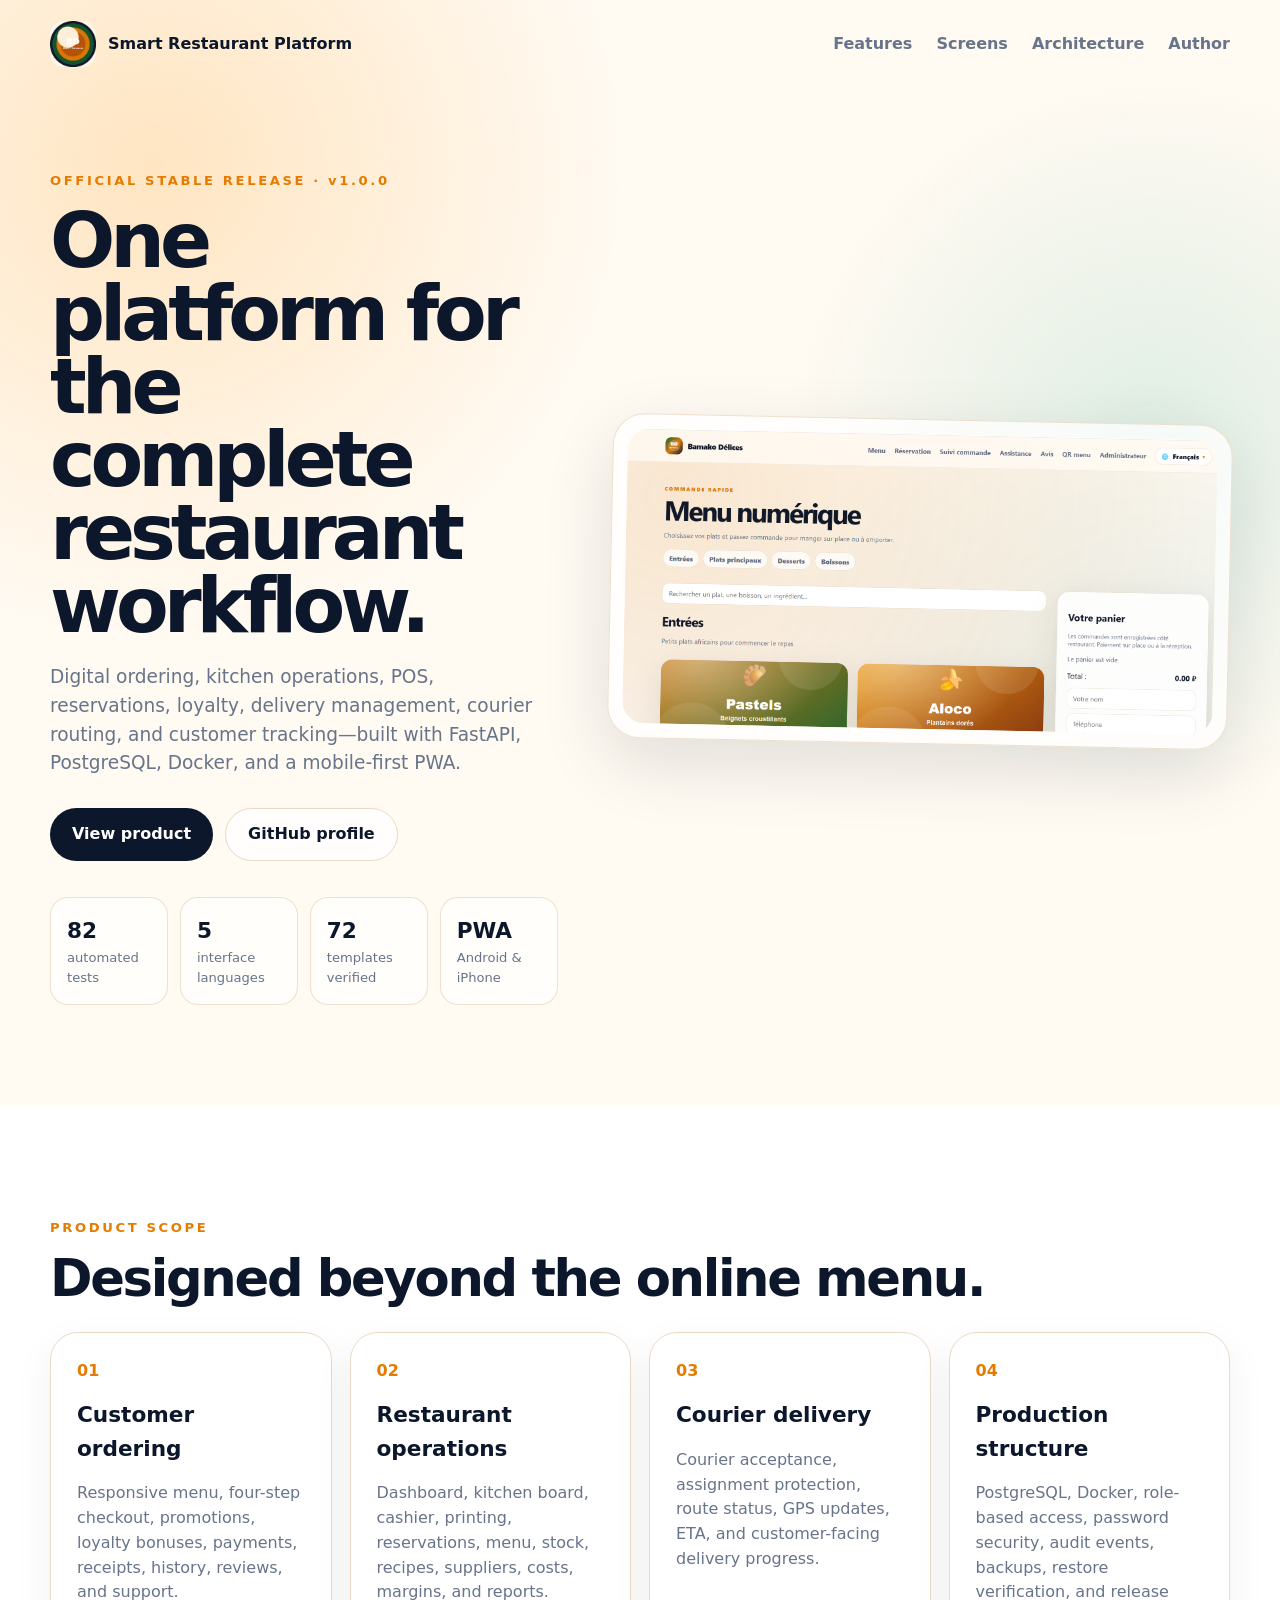
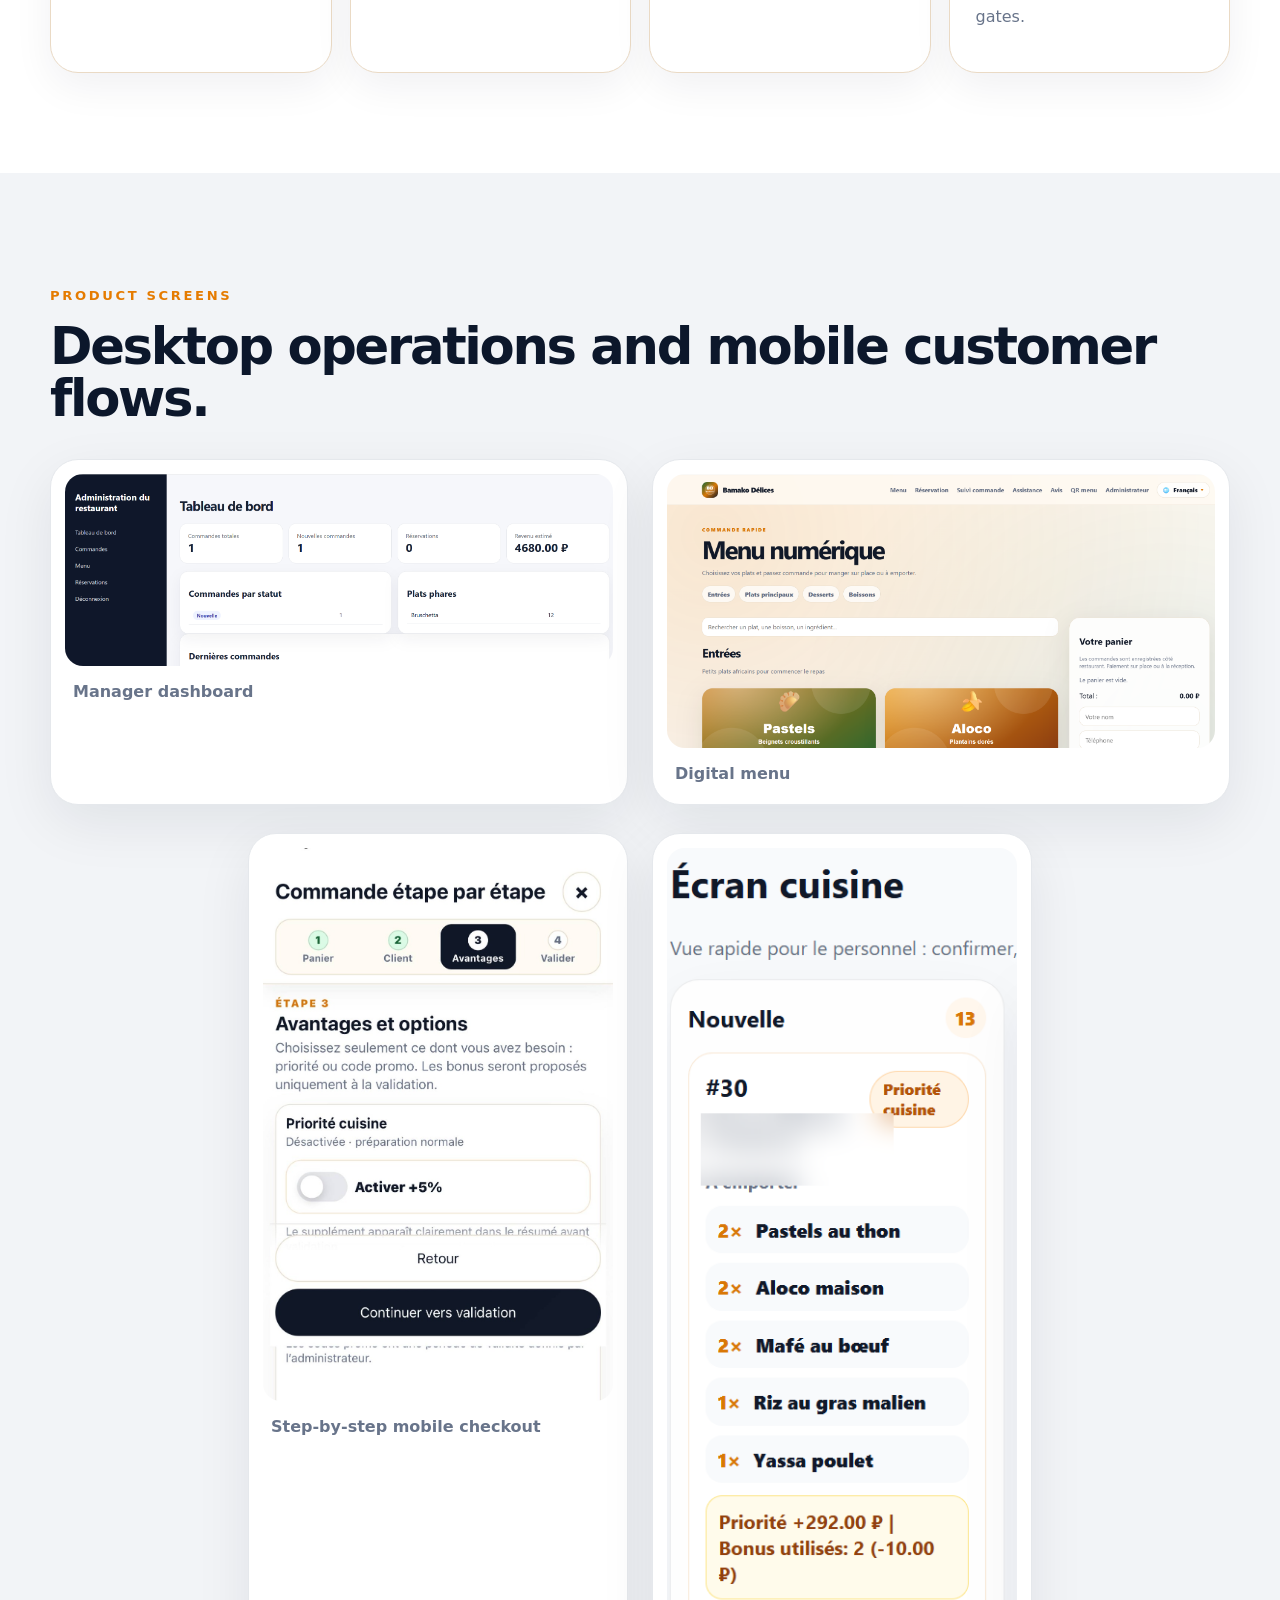
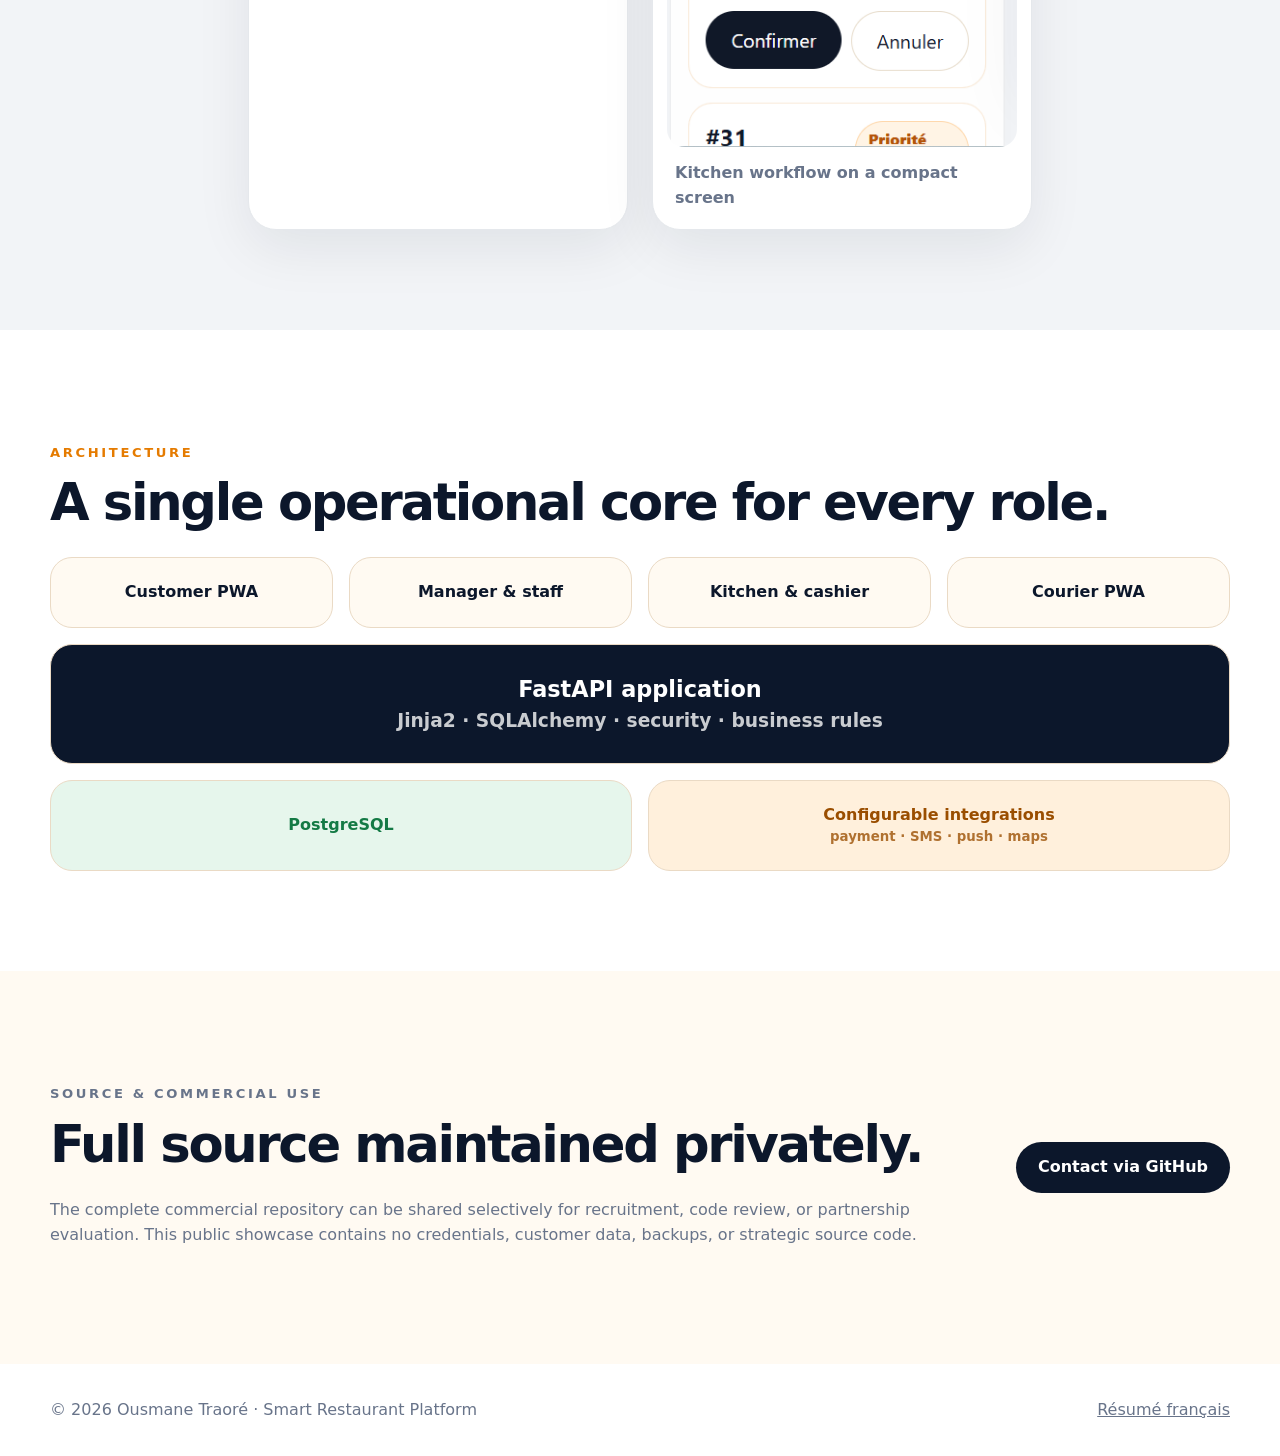
==== index.html @ 42520f81 "Create Smart Restaurant Platform public showcase" ====
<!doctype html>
<html lang="en">
<head>
  <meta charset="utf-8">
  <meta name="viewport" content="width=device-width, initial-scale=1">
  <meta name="description" content="Smart Restaurant Platform product showcase by Ousmane Traoré.">
  <title>Smart Restaurant Platform — Product Showcase</title>
  <link rel="stylesheet" href="styles.css">
</head>
<body>
  <header class="hero">
    <nav class="nav shell">
      <a class="brand" href="#top">
        <img src="assets/logo-256.png" alt="Bamako Délices logo">
        <span>Smart Restaurant Platform</span>
      </a>
      <div class="nav-links">
        <a href="#features">Features</a>
        <a href="#screens">Screens</a>
        <a href="#architecture">Architecture</a>
        <a href="https://github.com/Ousmane-Tr25">Author</a>
      </div>
    </nav>

    <div class="hero-grid shell" id="top">
      <div>
        <p class="eyebrow">OFFICIAL STABLE RELEASE · v1.0.0</p>
        <h1>One platform for the complete restaurant workflow.</h1>
        <p class="lead">Digital ordering, kitchen operations, POS, reservations, loyalty, delivery management, courier routing, and customer tracking—built with FastAPI, PostgreSQL, Docker, and a mobile-first PWA.</p>
        <div class="actions">
          <a class="button primary" href="#screens">View product</a>
          <a class="button secondary" href="https://github.com/Ousmane-Tr25">GitHub profile</a>
        </div>
        <div class="metrics">
          <div><strong>82</strong><span>automated tests</span></div>
          <div><strong>5</strong><span>interface languages</span></div>
          <div><strong>72</strong><span>templates verified</span></div>
          <div><strong>PWA</strong><span>Android & iPhone</span></div>
        </div>
      </div>
      <div class="hero-shot">
        <img src="assets/screenshots/menu-desktop.png" alt="Digital menu screenshot">
      </div>
    </div>
  </header>

  <main>
    <section class="section shell" id="features">
      <p class="eyebrow">PRODUCT SCOPE</p>
      <h2>Designed beyond the online menu.</h2>
      <div class="feature-grid">
        <article><span>01</span><h3>Customer ordering</h3><p>Responsive menu, four-step checkout, promotions, loyalty bonuses, payments, receipts, history, reviews, and support.</p></article>
        <article><span>02</span><h3>Restaurant operations</h3><p>Dashboard, kitchen board, cashier, printing, reservations, menu, stock, recipes, suppliers, costs, margins, and reports.</p></article>
        <article><span>03</span><h3>Courier delivery</h3><p>Courier acceptance, assignment protection, route status, GPS updates, ETA, and customer-facing delivery progress.</p></article>
        <article><span>04</span><h3>Production structure</h3><p>PostgreSQL, Docker, role-based access, password security, audit events, backups, restore verification, and release gates.</p></article>
      </div>
    </section>

    <section class="section muted" id="screens">
      <div class="shell">
        <p class="eyebrow">PRODUCT SCREENS</p>
        <h2>Desktop operations and mobile customer flows.</h2>
        <div class="gallery desktop-gallery">
          <figure><img src="assets/screenshots/admin-dashboard.png" alt="Admin dashboard"><figcaption>Manager dashboard</figcaption></figure>
          <figure><img src="assets/screenshots/menu-desktop.png" alt="Digital menu"><figcaption>Digital menu</figcaption></figure>
        </div>
        <div class="gallery mobile-gallery">
          <figure><img src="assets/screenshots/mobile-checkout.png" alt="Mobile checkout"><figcaption>Step-by-step mobile checkout</figcaption></figure>
          <figure><img src="assets/screenshots/mobile-kitchen.png" alt="Mobile kitchen workflow"><figcaption>Kitchen workflow on a compact screen</figcaption></figure>
        </div>
      </div>
    </section>

    <section class="section shell" id="architecture">
      <p class="eyebrow">ARCHITECTURE</p>
      <h2>A single operational core for every role.</h2>
      <div class="architecture">
        <div class="node">Customer PWA</div>
        <div class="node">Manager & staff</div>
        <div class="node">Kitchen & cashier</div>
        <div class="node">Courier PWA</div>
        <div class="core">FastAPI application<br><small>Jinja2 · SQLAlchemy · security · business rules</small></div>
        <div class="database">PostgreSQL</div>
        <div class="integrations">Configurable integrations<br><small>payment · SMS · push · maps</small></div>
      </div>
    </section>

    <section class="section callout">
      <div class="shell callout-grid">
        <div>
          <p class="eyebrow">SOURCE & COMMERCIAL USE</p>
          <h2>Full source maintained privately.</h2>
          <p>The complete commercial repository can be shared selectively for recruitment, code review, or partnership evaluation. This public showcase contains no credentials, customer data, backups, or strategic source code.</p>
        </div>
        <a class="button primary" href="https://github.com/Ousmane-Tr25">Contact via GitHub</a>
      </div>
    </section>
  </main>

  <footer class="footer shell">
    <span>© 2026 Ousmane Traoré · Smart Restaurant Platform</span>
    <a href="README_FR.md">Résumé français</a>
  </footer>
</body>
</html>
---- styles.css ----
:root {
  --ink: #0c172b;
  --muted: #68748a;
  --paper: #fffaf2;
  --surface: #ffffff;
  --soft: #f2f4f7;
  --line: #eadac5;
  --accent: #e57b00;
  --green: #147a45;
  --radius: 28px;
  --shadow: 0 24px 70px rgba(12, 23, 43, .12);
}
* { box-sizing: border-box; }
html { scroll-behavior: smooth; }
body { margin: 0; color: var(--ink); background: var(--surface); font-family: Inter, ui-sans-serif, system-ui, -apple-system, BlinkMacSystemFont, "Segoe UI", sans-serif; line-height: 1.55; }
a { color: inherit; }
img { max-width: 100%; display: block; }
.shell { width: min(1180px, calc(100% - 40px)); margin-inline: auto; }
.hero { background: radial-gradient(circle at 12% 15%, #ffe5c2 0, transparent 32%), radial-gradient(circle at 90% 40%, #dfeee4 0, transparent 27%), var(--paper); overflow: hidden; }
.nav { min-height: 88px; display: flex; align-items: center; justify-content: space-between; gap: 24px; }
.brand { display: inline-flex; align-items: center; gap: 12px; text-decoration: none; font-weight: 850; }
.brand img { width: 46px; height: 46px; border-radius: 14px; }
.nav-links { display: flex; align-items: center; gap: 24px; font-weight: 700; color: var(--muted); }
.nav-links a { text-decoration: none; }
.hero-grid { padding: 70px 0 100px; display: grid; grid-template-columns: .9fr 1.1fr; align-items: center; gap: 52px; }
.eyebrow { color: var(--accent); font-size: .82rem; font-weight: 900; letter-spacing: .2em; }
h1 { margin: 14px 0 20px; font-size: clamp(3rem, 6vw, 6.3rem); line-height: .95; letter-spacing: -.065em; }
h2 { margin: 10px 0 28px; font-size: clamp(2.2rem, 4vw, 4.2rem); line-height: 1.03; letter-spacing: -.045em; }
h3 { margin: 14px 0 10px; font-size: 1.35rem; }
.lead { max-width: 700px; color: var(--muted); font-size: 1.16rem; }
.actions { display: flex; flex-wrap: wrap; gap: 12px; margin: 30px 0; }
.button { min-height: 50px; padding: 13px 22px; border-radius: 999px; display: inline-flex; align-items: center; justify-content: center; font-weight: 850; text-decoration: none; }
.button.primary { background: var(--ink); color: white; }
.button.secondary { border: 1px solid var(--line); background: rgba(255,255,255,.75); }
.metrics { display: grid; grid-template-columns: repeat(4, 1fr); gap: 12px; margin-top: 36px; }
.metrics div { padding: 16px; border: 1px solid rgba(234,218,197,.8); background: rgba(255,255,255,.7); border-radius: 18px; }
.metrics strong, .metrics span { display: block; }
.metrics strong { font-size: 1.35rem; }
.metrics span { color: var(--muted); font-size: .82rem; }
.hero-shot { padding: 14px; background: rgba(255,255,255,.72); border: 1px solid rgba(234,218,197,.85); border-radius: 32px; box-shadow: var(--shadow); transform: rotate(1.2deg); }
.hero-shot img { border-radius: 22px; }
.section { padding: 100px 0; }
.section.muted { background: var(--soft); }
.feature-grid { display: grid; grid-template-columns: repeat(4, 1fr); gap: 18px; }
.feature-grid article { padding: 26px; border: 1px solid var(--line); border-radius: var(--radius); background: var(--surface); box-shadow: 0 14px 40px rgba(12,23,43,.06); }
.feature-grid article > span { color: var(--accent); font-weight: 900; }
.feature-grid p, .callout p { color: var(--muted); }
.gallery { display: grid; gap: 24px; margin-top: 34px; }
.desktop-gallery { grid-template-columns: 1fr 1fr; }
.mobile-gallery { grid-template-columns: repeat(2, minmax(240px, 380px)); justify-content: center; margin-top: 28px; }
figure { margin: 0; padding: 14px; background: white; border: 1px solid #e5e8ec; border-radius: 28px; box-shadow: 0 18px 55px rgba(12,23,43,.08); }
figure img { border-radius: 18px; margin-inline: auto; }
figcaption { padding: 14px 8px 4px; color: var(--muted); font-weight: 750; }
.architecture { display: grid; grid-template-columns: repeat(4, 1fr); gap: 16px; align-items: stretch; }
.node, .core, .database, .integrations { padding: 22px; border-radius: 22px; border: 1px solid var(--line); text-align: center; font-weight: 850; display: grid; place-content: center; }
.node { background: var(--paper); }
.core { grid-column: 1 / -1; min-height: 120px; background: var(--ink); color: white; font-size: 1.4rem; }
.database { grid-column: 1 / 3; background: #e6f6ec; color: var(--green); }
.integrations { grid-column: 3 / 5; background: #fff0dc; color: #9a4e00; }
small { font-weight: 600; opacity: .78; }
.callout { background: var(--paper); }
.callout-grid { display: grid; grid-template-columns: 1fr auto; gap: 40px; align-items: center; }
.footer { min-height: 92px; display: flex; align-items: center; justify-content: space-between; gap: 20px; color: var(--muted); }
@media (max-width: 900px) {
  .nav-links { display: none; }
  .hero-grid { grid-template-columns: 1fr; padding-top: 40px; }
  .metrics, .feature-grid { grid-template-columns: repeat(2, 1fr); }
  .desktop-gallery { grid-template-columns: 1fr; }
  .architecture { grid-template-columns: repeat(2, 1fr); }
  .core, .database, .integrations { grid-column: 1 / -1; }
  .callout-grid { grid-template-columns: 1fr; }
}
@media (max-width: 560px) {
  .shell { width: min(100% - 24px, 1180px); }
  .hero-grid, .section { padding-block: 64px; }
  .metrics, .feature-grid, .mobile-gallery, .architecture { grid-template-columns: 1fr; }
  .nav { min-height: 72px; }
  h1 { font-size: 3.4rem; }
  .footer { padding: 26px 0; flex-direction: column; align-items: flex-start; }
}
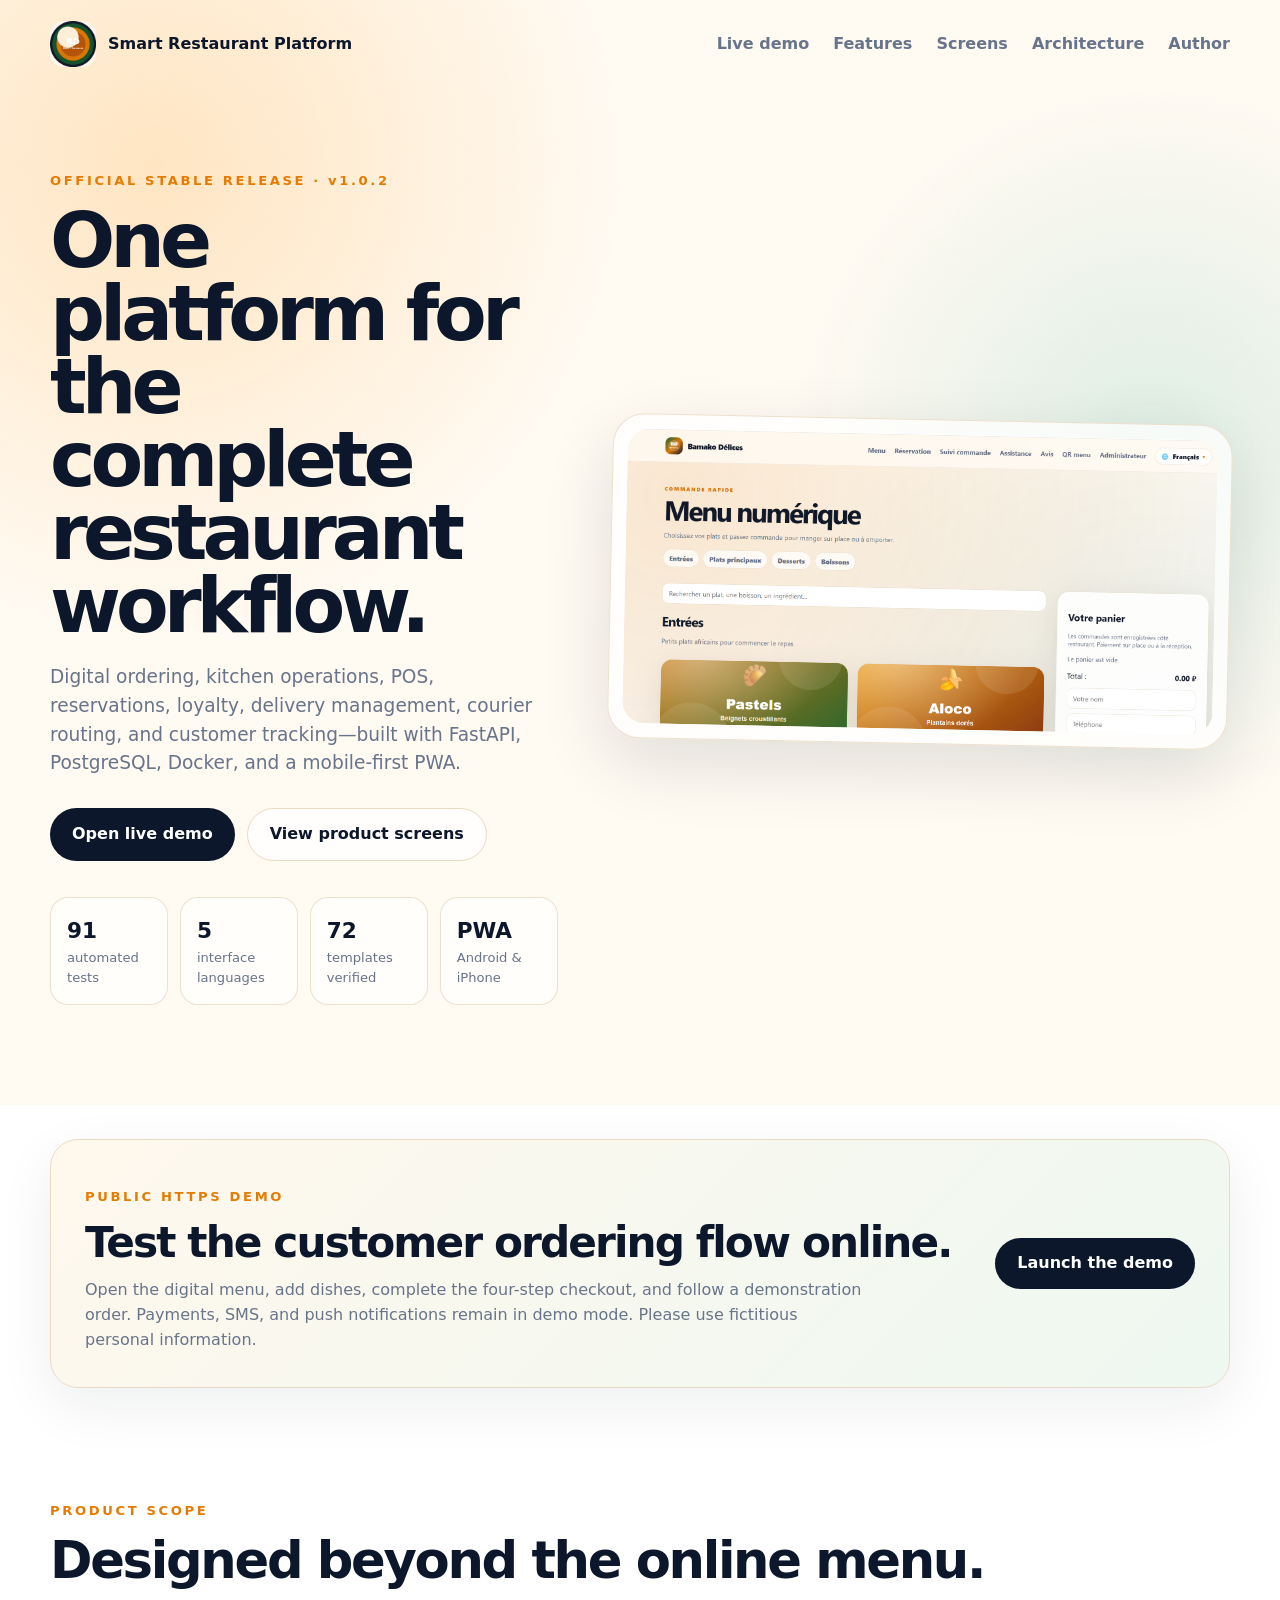
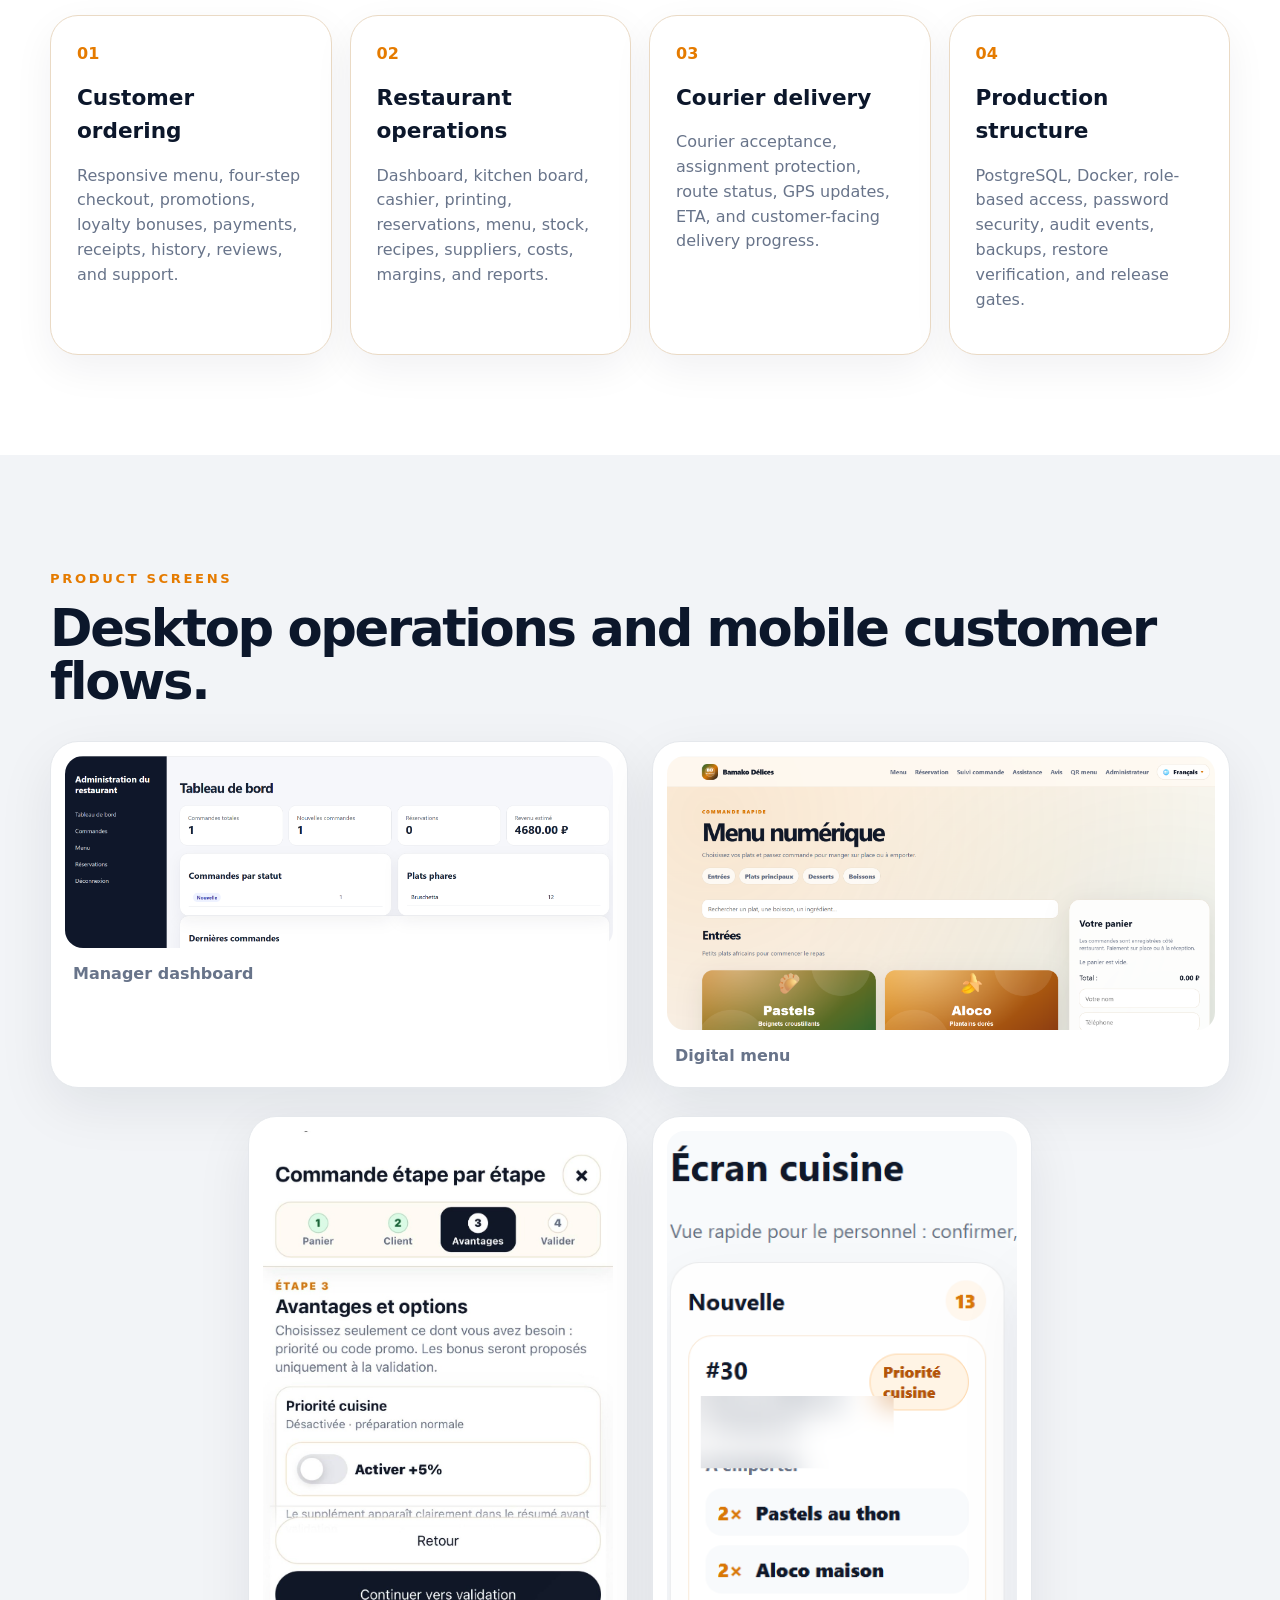
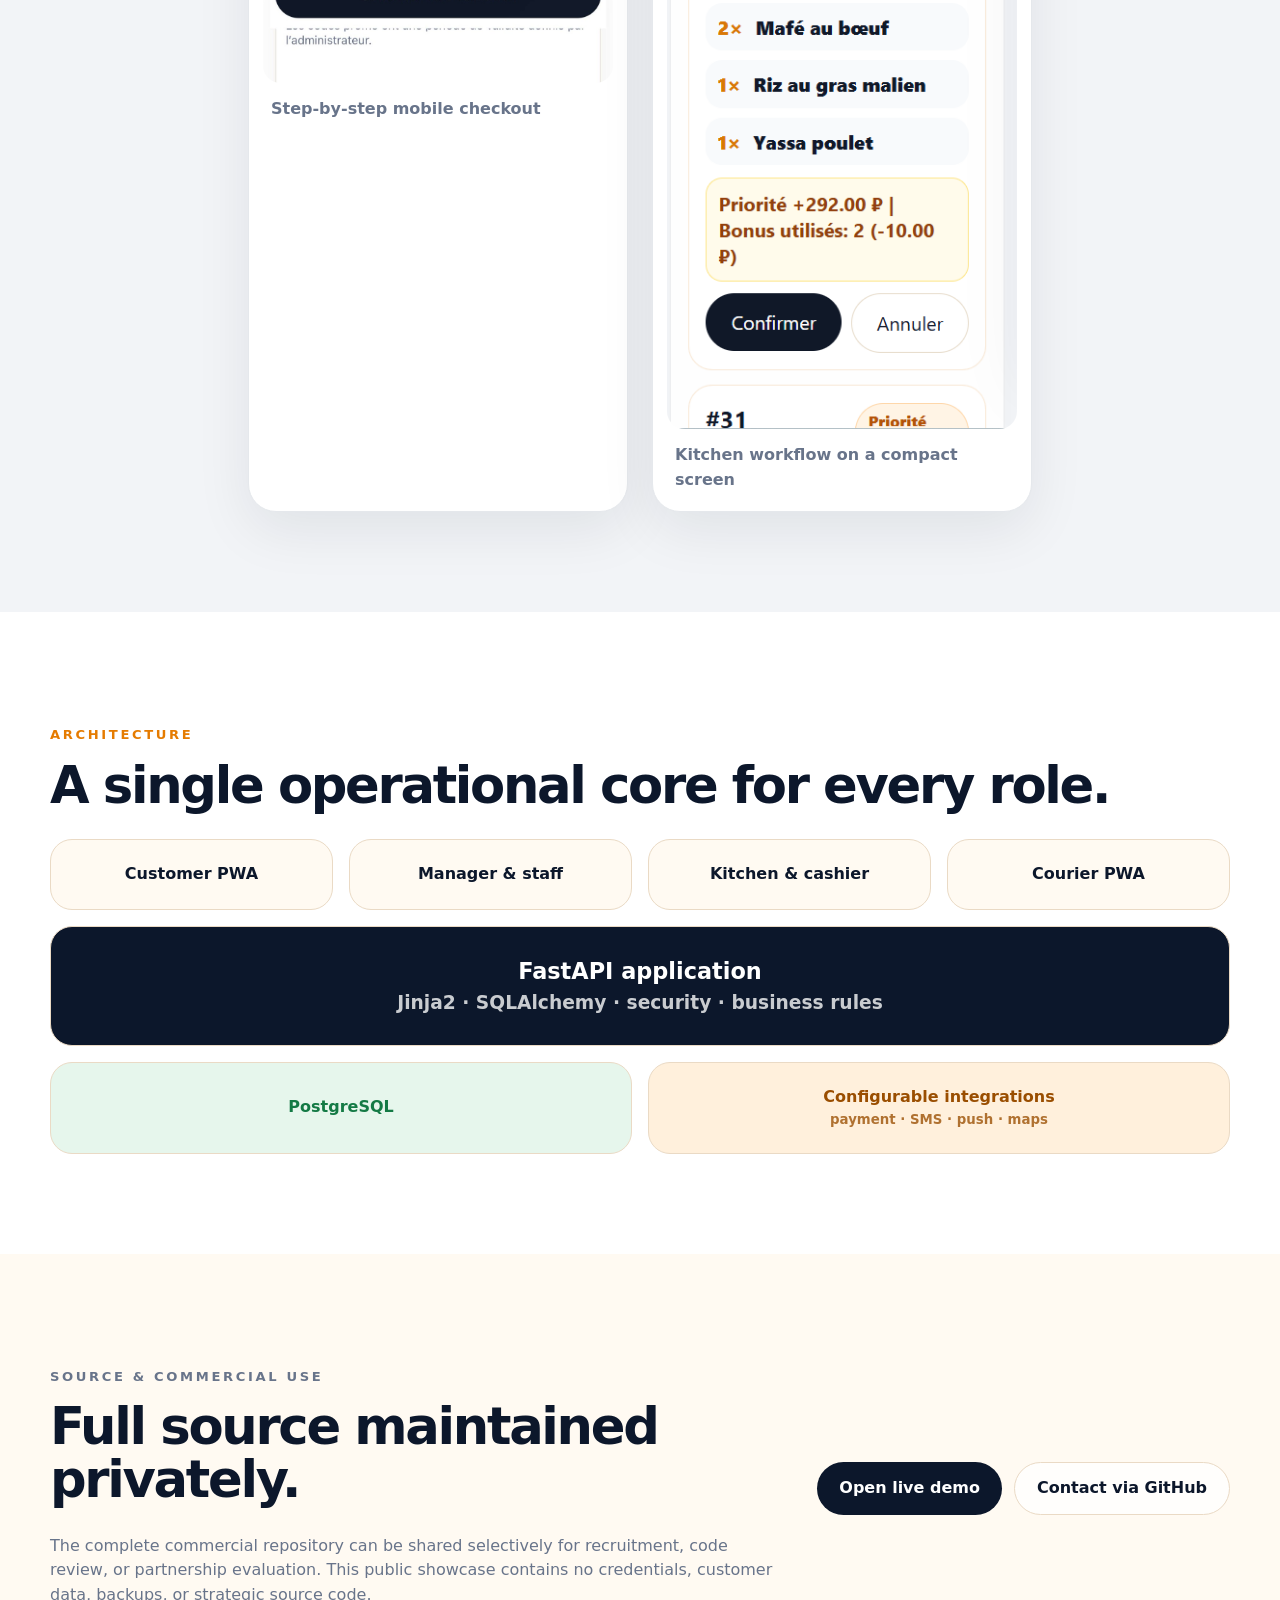
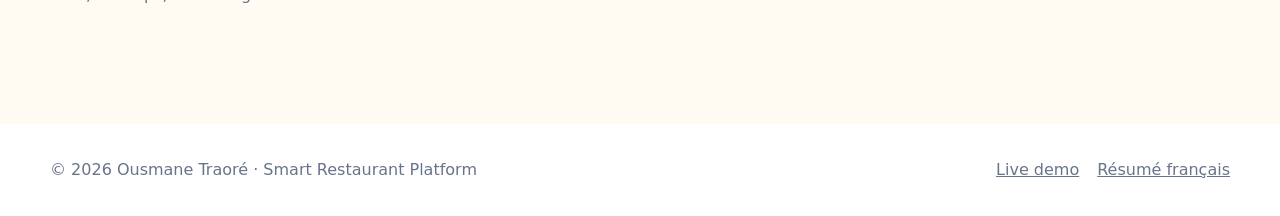
==== commit 40daf331: "Add public live demo and update showcase to v1.0.2" ====
--- a/index.html
+++ b/index.html
@@ -15,24 +15,25 @@
         <span>Smart Restaurant Platform</span>
       </a>
       <div class="nav-links">
+        <a href="https://bamako-delices-demo.onrender.com/menu" target="_blank" rel="noopener noreferrer">Live demo</a>
         <a href="#features">Features</a>
         <a href="#screens">Screens</a>
         <a href="#architecture">Architecture</a>
-        <a href="https://github.com/Ousmane-Tr25">Author</a>
+        <a href="https://github.com/Ousmane-Tr25" target="_blank" rel="noopener noreferrer">Author</a>
       </div>
     </nav>
 
     <div class="hero-grid shell" id="top">
       <div>
-        <p class="eyebrow">OFFICIAL STABLE RELEASE · v1.0.0</p>
+        <p class="eyebrow">OFFICIAL STABLE RELEASE · v1.0.2</p>
         <h1>One platform for the complete restaurant workflow.</h1>
         <p class="lead">Digital ordering, kitchen operations, POS, reservations, loyalty, delivery management, courier routing, and customer tracking—built with FastAPI, PostgreSQL, Docker, and a mobile-first PWA.</p>
         <div class="actions">
-          <a class="button primary" href="#screens">View product</a>
-          <a class="button secondary" href="https://github.com/Ousmane-Tr25">GitHub profile</a>
+          <a class="button primary" href="https://bamako-delices-demo.onrender.com/menu" target="_blank" rel="noopener noreferrer">Open live demo</a>
+          <a class="button secondary" href="#screens">View product screens</a>
         </div>
         <div class="metrics">
-          <div><strong>82</strong><span>automated tests</span></div>
+          <div><strong>91</strong><span>automated tests</span></div>
           <div><strong>5</strong><span>interface languages</span></div>
           <div><strong>72</strong><span>templates verified</span></div>
           <div><strong>PWA</strong><span>Android & iPhone</span></div>
@@ -45,6 +46,17 @@
   </header>
 
   <main>
+    <section class="demo-section">
+      <div class="shell demo-panel">
+        <div>
+          <p class="eyebrow">PUBLIC HTTPS DEMO</p>
+          <h2>Test the customer ordering flow online.</h2>
+          <p>Open the digital menu, add dishes, complete the four-step checkout, and follow a demonstration order. Payments, SMS, and push notifications remain in demo mode. Please use fictitious personal information.</p>
+        </div>
+        <a class="button primary" href="https://bamako-delices-demo.onrender.com/menu" target="_blank" rel="noopener noreferrer">Launch the demo</a>
+      </div>
+    </section>
+
     <section class="section shell" id="features">
       <p class="eyebrow">PRODUCT SCOPE</p>
       <h2>Designed beyond the online menu.</h2>
@@ -92,14 +104,17 @@
           <h2>Full source maintained privately.</h2>
           <p>The complete commercial repository can be shared selectively for recruitment, code review, or partnership evaluation. This public showcase contains no credentials, customer data, backups, or strategic source code.</p>
         </div>
-        <a class="button primary" href="https://github.com/Ousmane-Tr25">Contact via GitHub</a>
+        <div class="actions">
+          <a class="button primary" href="https://bamako-delices-demo.onrender.com/menu" target="_blank" rel="noopener noreferrer">Open live demo</a>
+          <a class="button secondary" href="https://github.com/Ousmane-Tr25" target="_blank" rel="noopener noreferrer">Contact via GitHub</a>
+        </div>
       </div>
     </section>
   </main>
 
   <footer class="footer shell">
     <span>© 2026 Ousmane Traoré · Smart Restaurant Platform</span>
-    <a href="README_FR.md">Résumé français</a>
+    <div class="footer-links"><a href="https://bamako-delices-demo.onrender.com/menu" target="_blank" rel="noopener noreferrer">Live demo</a><a href="README_FR.md">Résumé français</a></div>
   </footer>
 </body>
 </html>
--- a/styles.css
+++ b/styles.css
@@ -61,6 +61,13 @@
 .callout { background: var(--paper); }
 .callout-grid { display: grid; grid-template-columns: 1fr auto; gap: 40px; align-items: center; }
 .footer { min-height: 92px; display: flex; align-items: center; justify-content: space-between; gap: 20px; color: var(--muted); }
+
+.demo-section { padding: 34px 0 0; background: var(--surface); }
+.demo-panel { padding: 34px; border: 1px solid var(--line); border-radius: var(--radius); background: linear-gradient(135deg, #fff8ed, #eef8f1); box-shadow: 0 18px 55px rgba(12,23,43,.07); display: grid; grid-template-columns: 1fr auto; align-items: center; gap: 34px; }
+.demo-panel h2 { margin-bottom: 14px; font-size: clamp(2rem, 3.3vw, 3.4rem); }
+.demo-panel p:not(.eyebrow) { max-width: 780px; margin: 0; color: var(--muted); }
+.footer-links { display: flex; flex-wrap: wrap; gap: 18px; }
+
 @media (max-width: 900px) {
   .nav-links { display: none; }
   .hero-grid { grid-template-columns: 1fr; padding-top: 40px; }
@@ -68,7 +75,7 @@
   .desktop-gallery { grid-template-columns: 1fr; }
   .architecture { grid-template-columns: repeat(2, 1fr); }
   .core, .database, .integrations { grid-column: 1 / -1; }
-  .callout-grid { grid-template-columns: 1fr; }
+  .callout-grid, .demo-panel { grid-template-columns: 1fr; }
 }
 @media (max-width: 560px) {
   .shell { width: min(100% - 24px, 1180px); }
@@ -76,5 +83,6 @@
   .metrics, .feature-grid, .mobile-gallery, .architecture { grid-template-columns: 1fr; }
   .nav { min-height: 72px; }
   h1 { font-size: 3.4rem; }
+  .demo-panel { padding: 24px; }
   .footer { padding: 26px 0; flex-direction: column; align-items: flex-start; }
 }
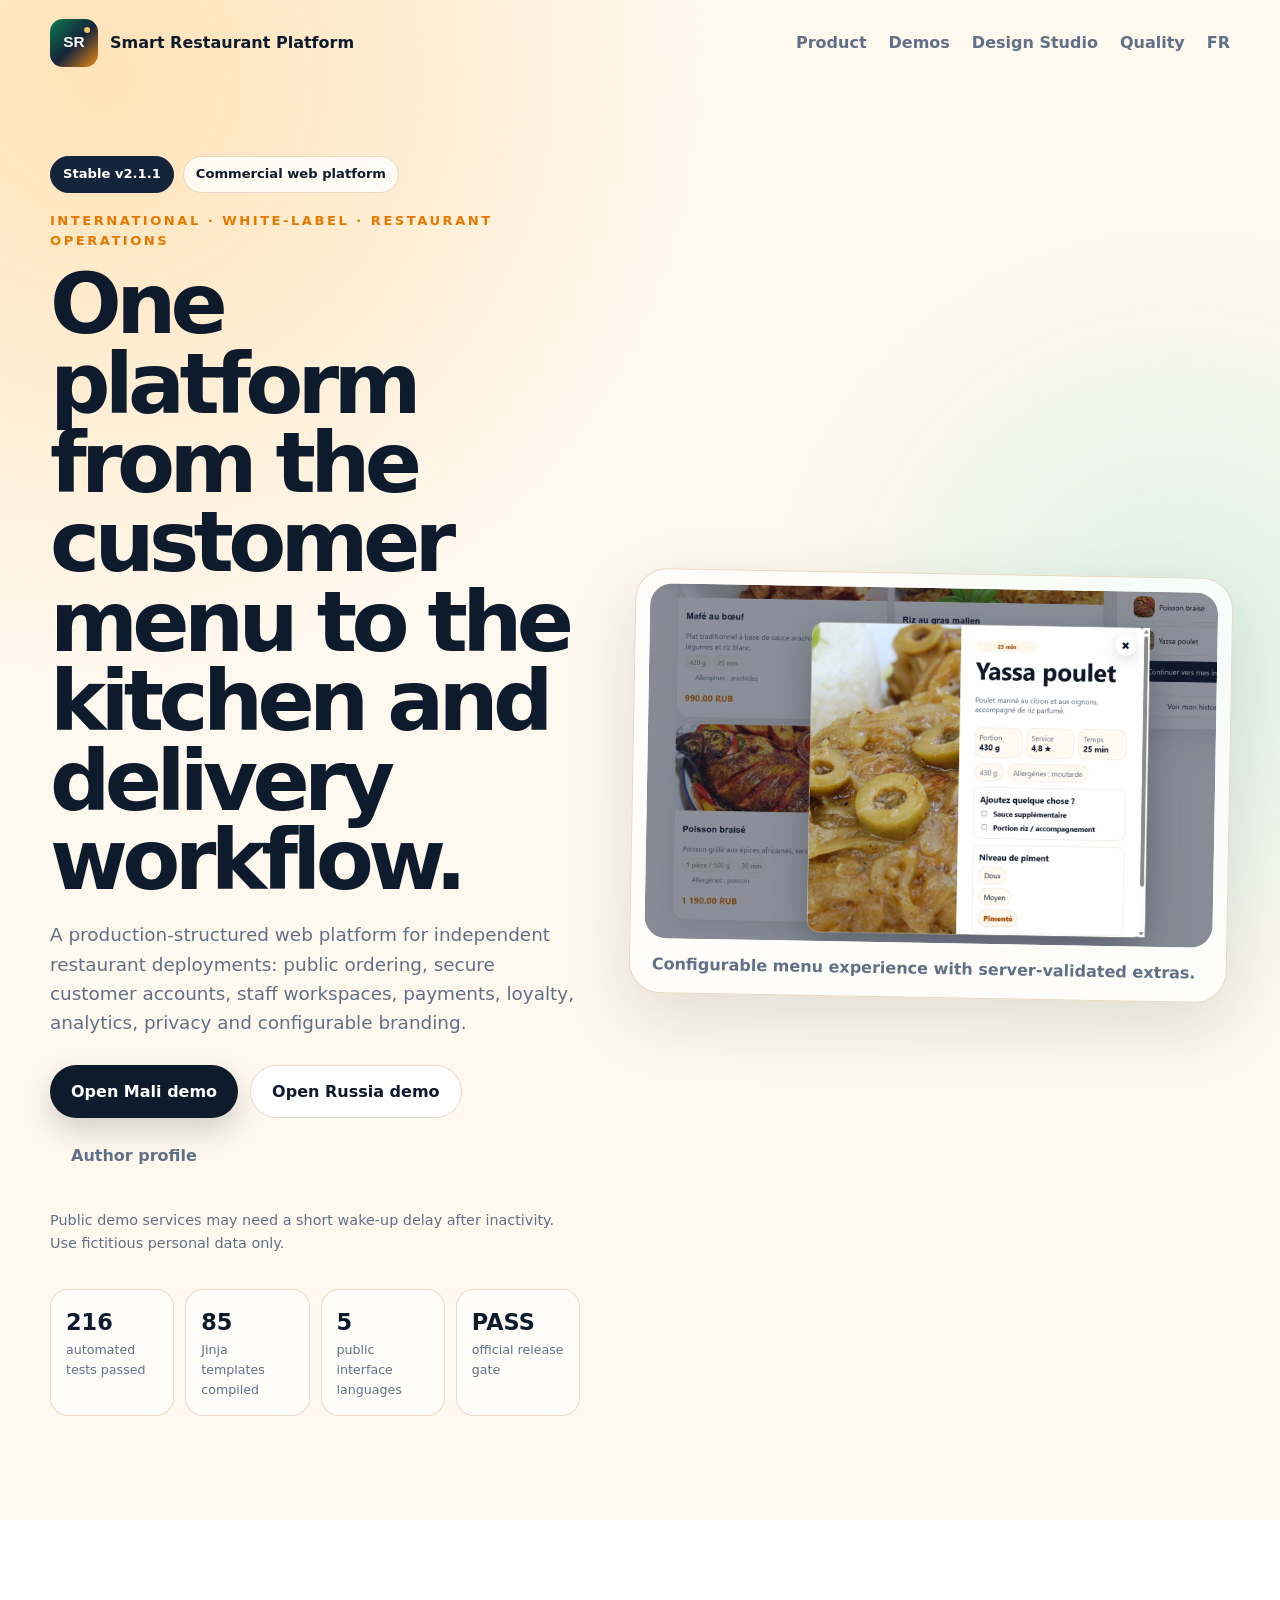
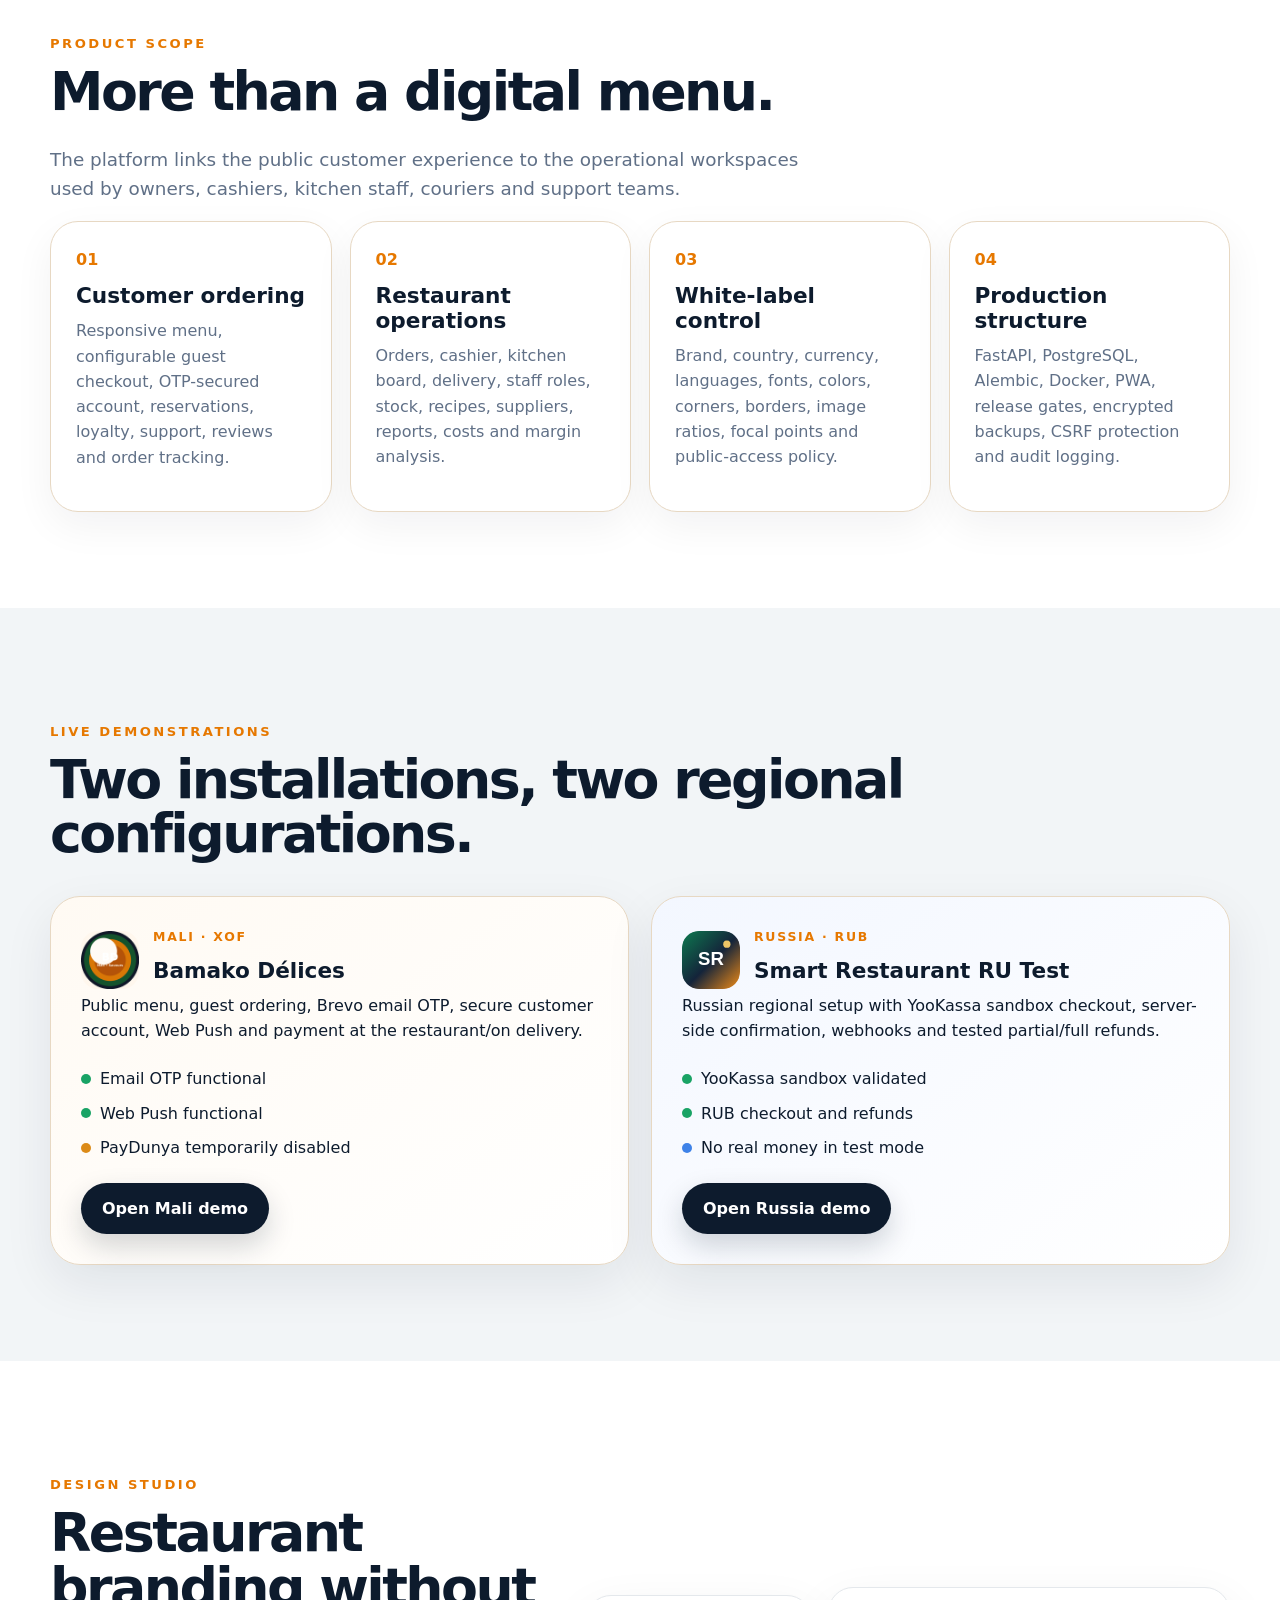
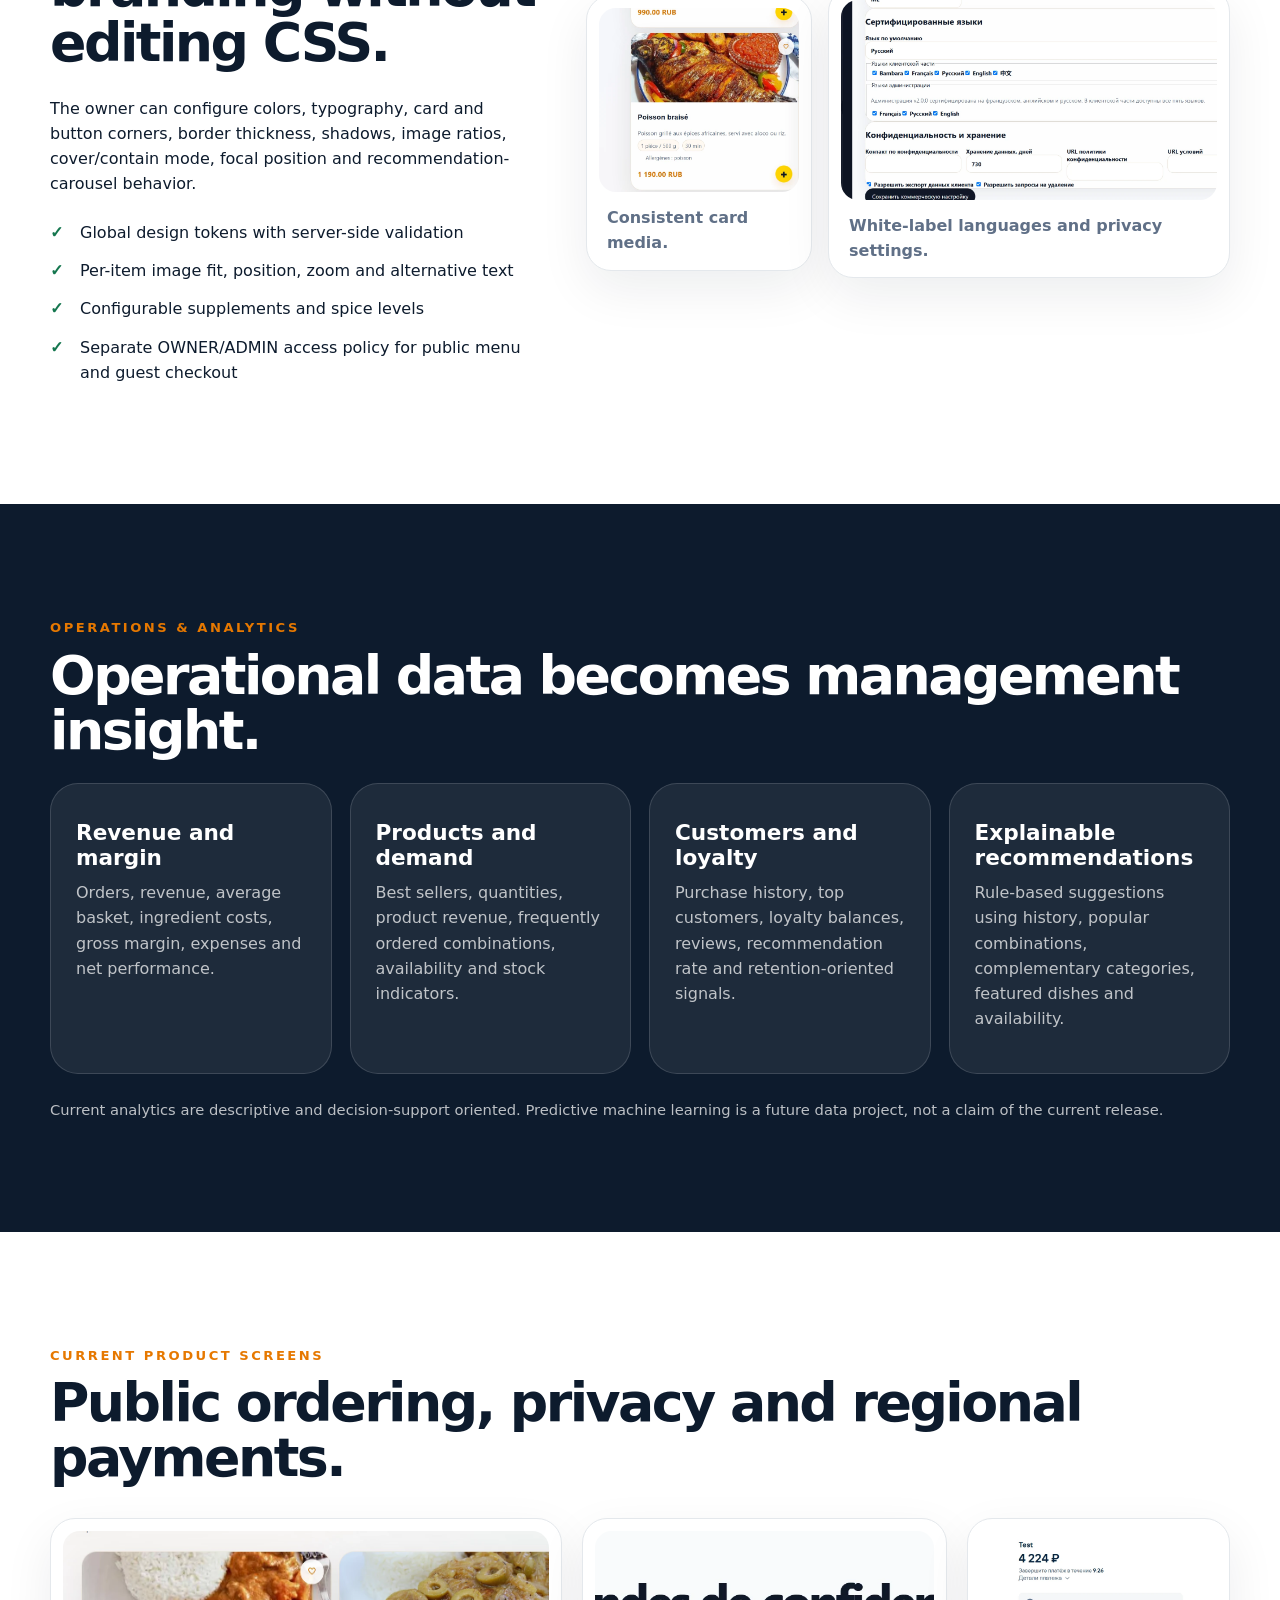
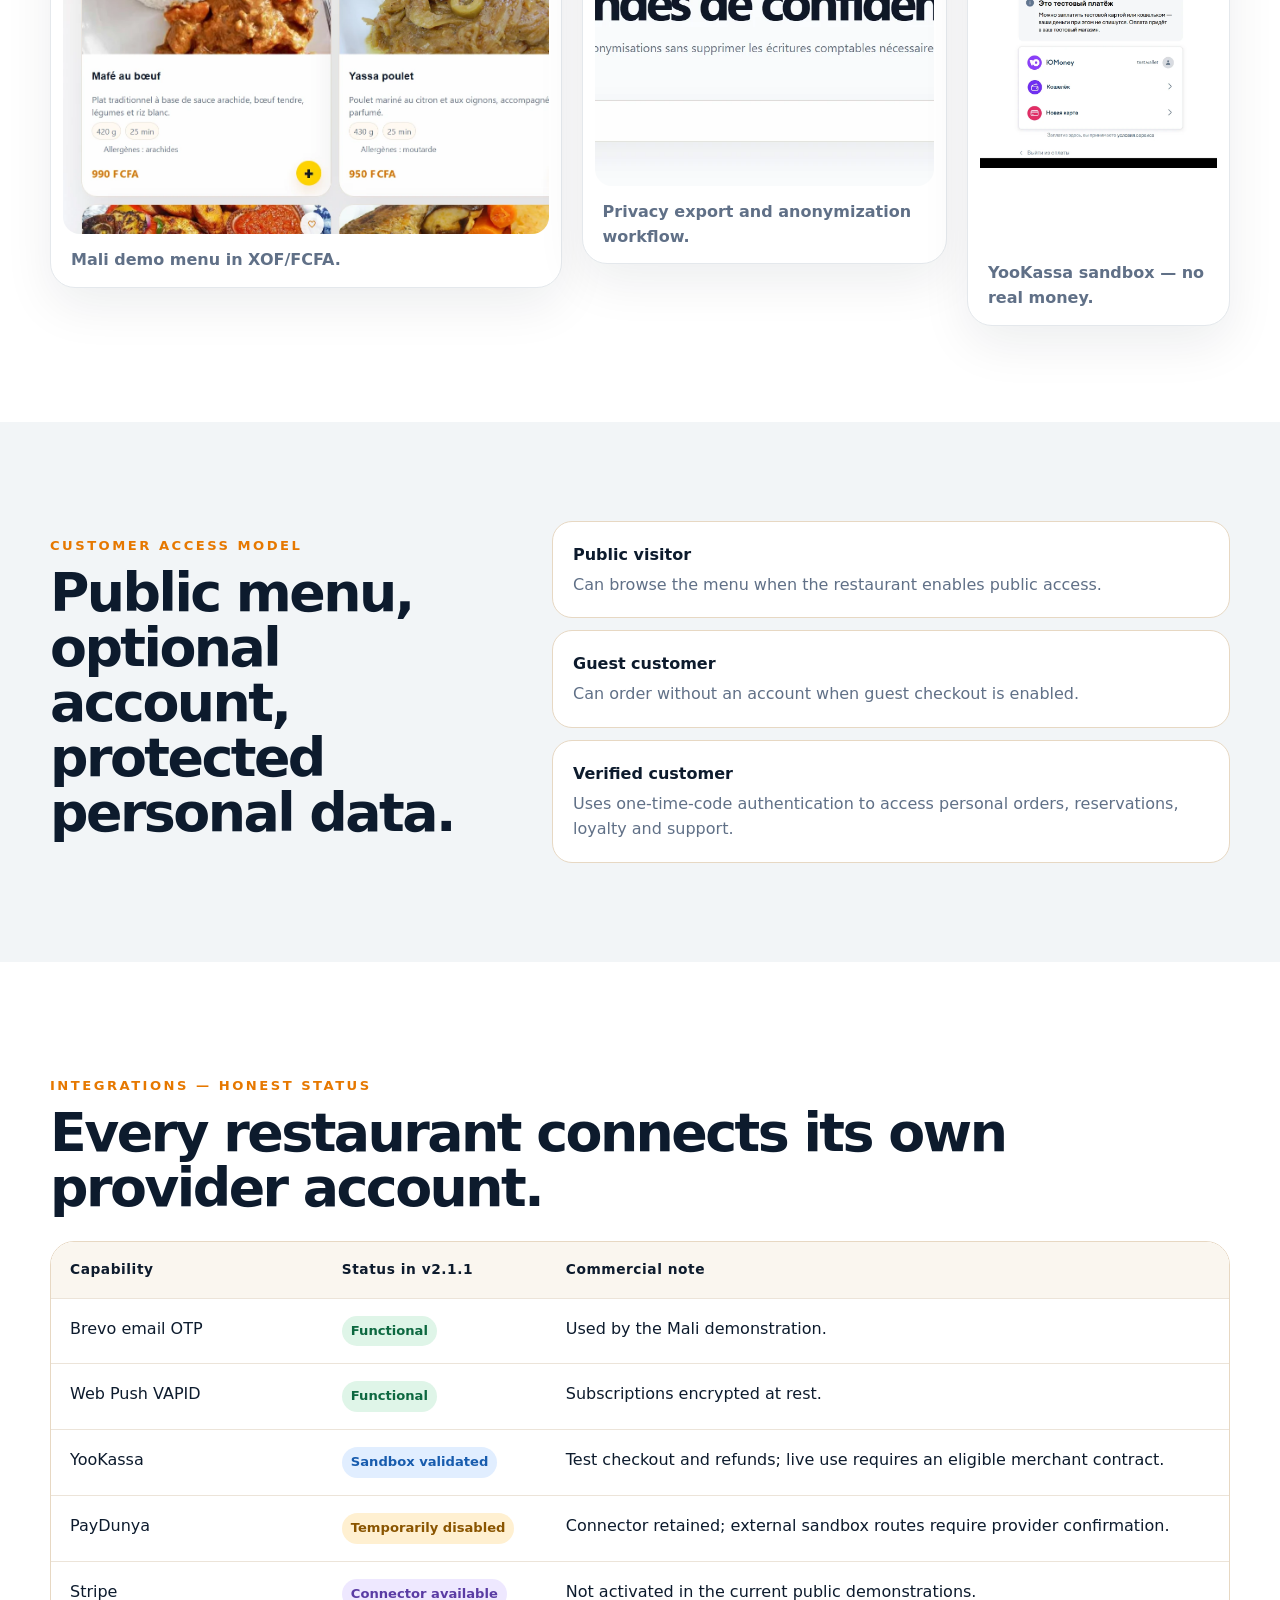
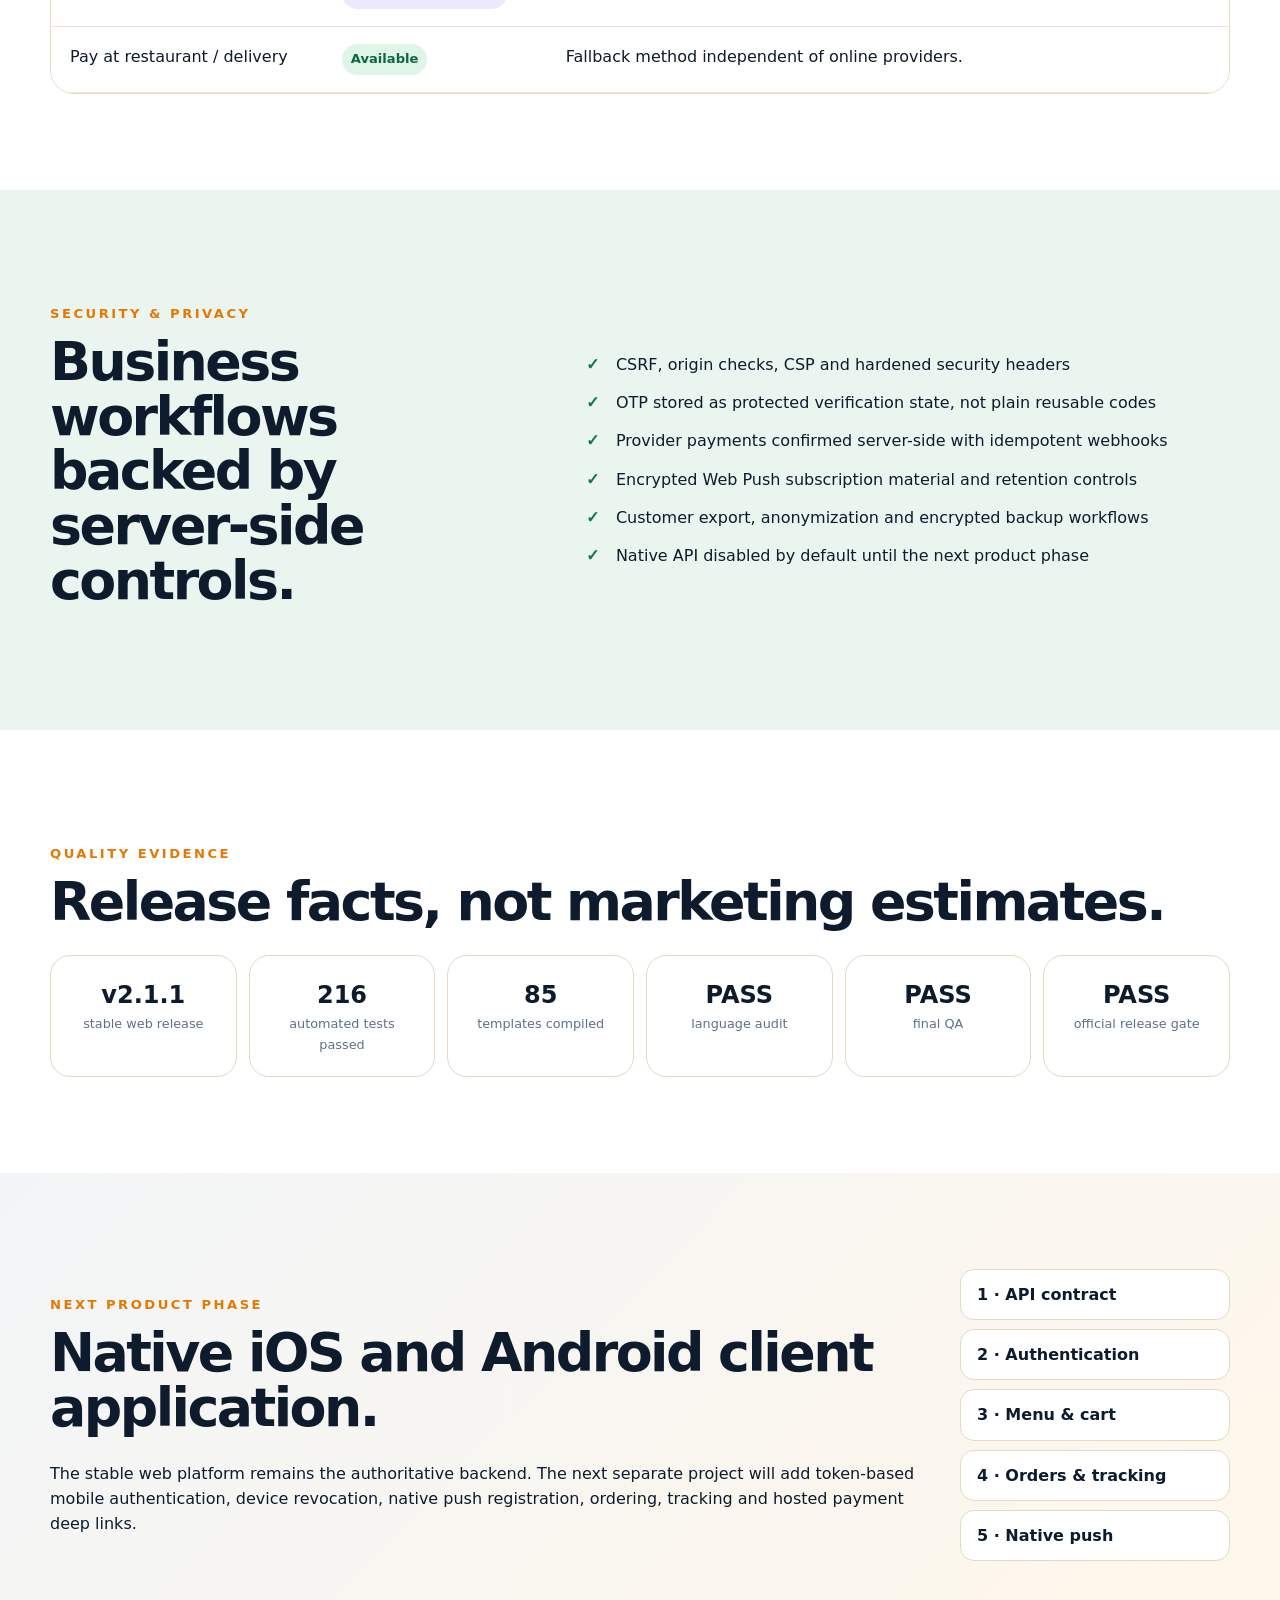
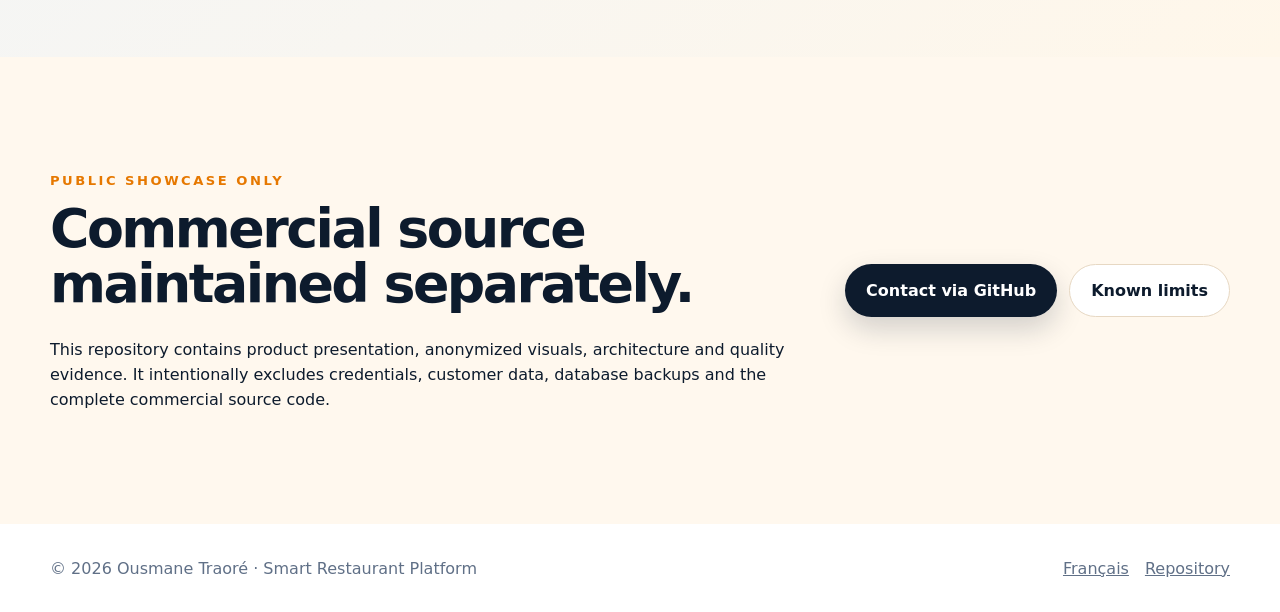
==== commit bc140fd2: "Refresh public showcase for Smart Restaurant Platform v2.1.1" ====
--- a/index.html
+++ b/index.html
@@ -3,118 +3,200 @@
 <head>
   <meta charset="utf-8">
   <meta name="viewport" content="width=device-width, initial-scale=1">
-  <meta name="description" content="Smart Restaurant Platform product showcase by Ousmane Traoré.">
-  <title>Smart Restaurant Platform — Product Showcase</title>
+  <meta name="description" content="Smart Restaurant Platform v2.1.1: a white-label restaurant operations platform with ordering, staff workflows, secure customer accounts, analytics, notifications and payment connectors.">
+  <meta name="theme-color" content="#0d1b2d">
+  <meta property="og:type" content="website">
+  <meta property="og:title" content="Smart Restaurant Platform — v2.1.1">
+  <meta property="og:description" content="White-label restaurant operations, ordering, secure accounts, analytics, notifications and payment connectors.">
+  <meta property="og:url" content="https://ousmane-tr25.github.io/smart-restaurant-platform-showcase/">
+  <meta property="og:image" content="https://ousmane-tr25.github.io/smart-restaurant-platform-showcase/assets/og-cover.png">
+  <meta name="twitter:card" content="summary_large_image">
+  <link rel="canonical" href="https://ousmane-tr25.github.io/smart-restaurant-platform-showcase/">
+  <link rel="alternate" hreflang="en" href="https://ousmane-tr25.github.io/smart-restaurant-platform-showcase/">
+  <link rel="alternate" hreflang="fr" href="https://ousmane-tr25.github.io/smart-restaurant-platform-showcase/fr.html">
+  <link rel="icon" href="assets/favicon.png" type="image/png">
+  <link rel="manifest" href="site.webmanifest">
   <link rel="stylesheet" href="styles.css">
+  <script defer src="script.js"></script>
+  <title>Smart Restaurant Platform — Public Product Showcase</title>
+  <script type="application/ld+json">{"@context": "https://schema.org", "@type": "SoftwareApplication", "name": "Smart Restaurant Platform", "applicationCategory": "BusinessApplication", "operatingSystem": "Web, PWA", "softwareVersion": "2.1.1", "description": "White-label restaurant ordering and operations platform.", "author": {"@type": "Person", "name": "Ousmane Traoré", "url": "https://github.com/Ousmane-Tr25"}, "url": "https://ousmane-tr25.github.io/smart-restaurant-platform-showcase/"}</script>
 </head>
 <body>
-  <header class="hero">
-    <nav class="nav shell">
-      <a class="brand" href="#top">
-        <img src="assets/logo-256.png" alt="Bamako Délices logo">
-        <span>Smart Restaurant Platform</span>
-      </a>
-      <div class="nav-links">
-        <a href="https://bamako-delices-demo.onrender.com/menu" target="_blank" rel="noopener noreferrer">Live demo</a>
-        <a href="#features">Features</a>
-        <a href="#screens">Screens</a>
-        <a href="#architecture">Architecture</a>
-        <a href="https://github.com/Ousmane-Tr25" target="_blank" rel="noopener noreferrer">Author</a>
-      </div>
-    </nav>
-
-    <div class="hero-grid shell" id="top">
+<a class="skip-link" href="#main">Skip to content</a>
+<header class="site-header" id="top">
+  <nav class="nav shell" aria-label="Primary navigation">
+    <a class="brand" href="#top"><img src="assets/logo-smart-restaurant.svg" alt=""><span>Smart Restaurant Platform</span></a>
+    <button class="menu-toggle" type="button" aria-expanded="false" aria-controls="site-nav">Menu</button>
+    <div class="nav-links" id="site-nav">
+<a href="#product">Product</a>
+<a href="#demos">Demos</a>
+<a href="#design">Design Studio</a>
+<a href="#quality">Quality</a>
+<a href="fr.html" lang="fr">FR</a>
+</div>
+  </nav>
+  <div class="hero shell">
+    <div class="hero-copy">
+      <div class="badge-row"><span class="badge accent">Stable v2.1.1</span><span class="badge">Commercial web platform</span></div>
+      <p class="eyebrow">INTERNATIONAL · WHITE-LABEL · RESTAURANT OPERATIONS</p>
+      <h1>One platform from the customer menu to the kitchen and delivery workflow.</h1>
+      <p class="lead">A production-structured web platform for independent restaurant deployments: public ordering, secure customer accounts, staff workspaces, payments, loyalty, analytics, privacy and configurable branding.</p>
+      <div class="actions">
+        <a class="button primary" href="https://bamako-delices-demo.onrender.com/menu?v=211" target="_blank" rel="noopener noreferrer">Open Mali demo</a>
+        <a class="button secondary" href="https://smart-restaurant-ru-test.onrender.com/menu?v=211" target="_blank" rel="noopener noreferrer">Open Russia demo</a>
+        <a class="button ghost" href="https://github.com/Ousmane-Tr25" target="_blank" rel="noopener noreferrer">Author profile</a>
+      </div>
+      <p class="demo-note">Public demo services may need a short wake-up delay after inactivity. Use fictitious personal data only.</p>
+      <div class="metrics" aria-label="Quality metrics">
+        <div><strong>216</strong><span>automated tests passed</span></div>
+        <div><strong>85</strong><span>Jinja templates compiled</span></div>
+        <div><strong>5</strong><span>public interface languages</span></div>
+        <div><strong>PASS</strong><span>official release gate</span></div>
+      </div>
+    </div>
+    <figure class="hero-shot">
+      <img src="assets/screenshots/product-customization.webp" alt="Product detail dialog with supplements and spice-level options">
+      <figcaption>Configurable menu experience with server-validated extras.</figcaption>
+    </figure>
+  </div>
+</header>
+
+<main id="main">
+  <section class="section shell" id="product">
+    <p class="eyebrow">PRODUCT SCOPE</p>
+    <h2>More than a digital menu.</h2>
+    <p class="section-intro">The platform links the public customer experience to the operational workspaces used by owners, cashiers, kitchen staff, couriers and support teams.</p>
+    <div class="feature-grid">
+      <article><span>01</span><h3>Customer ordering</h3><p>Responsive menu, configurable guest checkout, OTP-secured account, reservations, loyalty, support, reviews and order tracking.</p></article>
+      <article><span>02</span><h3>Restaurant operations</h3><p>Orders, cashier, kitchen board, delivery, staff roles, stock, recipes, suppliers, reports, costs and margin analysis.</p></article>
+      <article><span>03</span><h3>White-label control</h3><p>Brand, country, currency, languages, fonts, colors, corners, borders, image ratios, focal points and public-access policy.</p></article>
+      <article><span>04</span><h3>Production structure</h3><p>FastAPI, PostgreSQL, Alembic, Docker, PWA, release gates, encrypted backups, CSRF protection and audit logging.</p></article>
+    </div>
+  </section>
+
+  <section class="section soft" id="demos">
+    <div class="shell">
+      <p class="eyebrow">LIVE DEMONSTRATIONS</p>
+      <h2>Two installations, two regional configurations.</h2>
+      <div class="demo-grid">
+        <article class="demo-card mali">
+          <div class="demo-card-head"><img src="assets/logo-256.png" alt="Bamako Délices logo"><div><p class="kicker">MALI · XOF</p><h3>Bamako Délices</h3></div></div>
+          <p>Public menu, guest ordering, Brevo email OTP, secure customer account, Web Push and payment at the restaurant/on delivery.</p>
+          <ul class="status-list"><li><span class="dot ok"></span>Email OTP functional</li><li><span class="dot ok"></span>Web Push functional</li><li><span class="dot warn"></span>PayDunya temporarily disabled</li></ul>
+          <a class="button primary" href="https://bamako-delices-demo.onrender.com/menu?v=211" target="_blank" rel="noopener noreferrer">Open Mali demo</a>
+        </article>
+        <article class="demo-card russia">
+          <div class="demo-card-head"><img src="assets/logo-smart-restaurant.svg" alt=""><div><p class="kicker">RUSSIA · RUB</p><h3>Smart Restaurant RU Test</h3></div></div>
+          <p>Russian regional setup with YooKassa sandbox checkout, server-side confirmation, webhooks and tested partial/full refunds.</p>
+          <ul class="status-list"><li><span class="dot ok"></span>YooKassa sandbox validated</li><li><span class="dot ok"></span>RUB checkout and refunds</li><li><span class="dot info"></span>No real money in test mode</li></ul>
+          <a class="button primary" href="https://smart-restaurant-ru-test.onrender.com/menu?v=211" target="_blank" rel="noopener noreferrer">Open Russia demo</a>
+        </article>
+      </div>
+    </div>
+  </section>
+
+  <section class="section shell" id="design">
+    <div class="split">
       <div>
-        <p class="eyebrow">OFFICIAL STABLE RELEASE · v1.0.2</p>
-        <h1>One platform for the complete restaurant workflow.</h1>
-        <p class="lead">Digital ordering, kitchen operations, POS, reservations, loyalty, delivery management, courier routing, and customer tracking—built with FastAPI, PostgreSQL, Docker, and a mobile-first PWA.</p>
-        <div class="actions">
-          <a class="button primary" href="https://bamako-delices-demo.onrender.com/menu" target="_blank" rel="noopener noreferrer">Open live demo</a>
-          <a class="button secondary" href="#screens">View product screens</a>
-        </div>
-        <div class="metrics">
-          <div><strong>91</strong><span>automated tests</span></div>
-          <div><strong>5</strong><span>interface languages</span></div>
-          <div><strong>72</strong><span>templates verified</span></div>
-          <div><strong>PWA</strong><span>Android & iPhone</span></div>
-        </div>
-      </div>
-      <div class="hero-shot">
-        <img src="assets/screenshots/menu-desktop.png" alt="Digital menu screenshot">
-      </div>
-    </div>
-  </header>
-
-  <main>
-    <section class="demo-section">
-      <div class="shell demo-panel">
-        <div>
-          <p class="eyebrow">PUBLIC HTTPS DEMO</p>
-          <h2>Test the customer ordering flow online.</h2>
-          <p>Open the digital menu, add dishes, complete the four-step checkout, and follow a demonstration order. Payments, SMS, and push notifications remain in demo mode. Please use fictitious personal information.</p>
-        </div>
-        <a class="button primary" href="https://bamako-delices-demo.onrender.com/menu" target="_blank" rel="noopener noreferrer">Launch the demo</a>
-      </div>
-    </section>
-
-    <section class="section shell" id="features">
-      <p class="eyebrow">PRODUCT SCOPE</p>
-      <h2>Designed beyond the online menu.</h2>
-      <div class="feature-grid">
-        <article><span>01</span><h3>Customer ordering</h3><p>Responsive menu, four-step checkout, promotions, loyalty bonuses, payments, receipts, history, reviews, and support.</p></article>
-        <article><span>02</span><h3>Restaurant operations</h3><p>Dashboard, kitchen board, cashier, printing, reservations, menu, stock, recipes, suppliers, costs, margins, and reports.</p></article>
-        <article><span>03</span><h3>Courier delivery</h3><p>Courier acceptance, assignment protection, route status, GPS updates, ETA, and customer-facing delivery progress.</p></article>
-        <article><span>04</span><h3>Production structure</h3><p>PostgreSQL, Docker, role-based access, password security, audit events, backups, restore verification, and release gates.</p></article>
-      </div>
-    </section>
-
-    <section class="section muted" id="screens">
-      <div class="shell">
-        <p class="eyebrow">PRODUCT SCREENS</p>
-        <h2>Desktop operations and mobile customer flows.</h2>
-        <div class="gallery desktop-gallery">
-          <figure><img src="assets/screenshots/admin-dashboard.png" alt="Admin dashboard"><figcaption>Manager dashboard</figcaption></figure>
-          <figure><img src="assets/screenshots/menu-desktop.png" alt="Digital menu"><figcaption>Digital menu</figcaption></figure>
-        </div>
-        <div class="gallery mobile-gallery">
-          <figure><img src="assets/screenshots/mobile-checkout.png" alt="Mobile checkout"><figcaption>Step-by-step mobile checkout</figcaption></figure>
-          <figure><img src="assets/screenshots/mobile-kitchen.png" alt="Mobile kitchen workflow"><figcaption>Kitchen workflow on a compact screen</figcaption></figure>
-        </div>
-      </div>
-    </section>
-
-    <section class="section shell" id="architecture">
-      <p class="eyebrow">ARCHITECTURE</p>
-      <h2>A single operational core for every role.</h2>
-      <div class="architecture">
-        <div class="node">Customer PWA</div>
-        <div class="node">Manager & staff</div>
-        <div class="node">Kitchen & cashier</div>
-        <div class="node">Courier PWA</div>
-        <div class="core">FastAPI application<br><small>Jinja2 · SQLAlchemy · security · business rules</small></div>
-        <div class="database">PostgreSQL</div>
-        <div class="integrations">Configurable integrations<br><small>payment · SMS · push · maps</small></div>
-      </div>
-    </section>
-
-    <section class="section callout">
-      <div class="shell callout-grid">
-        <div>
-          <p class="eyebrow">SOURCE & COMMERCIAL USE</p>
-          <h2>Full source maintained privately.</h2>
-          <p>The complete commercial repository can be shared selectively for recruitment, code review, or partnership evaluation. This public showcase contains no credentials, customer data, backups, or strategic source code.</p>
-        </div>
-        <div class="actions">
-          <a class="button primary" href="https://bamako-delices-demo.onrender.com/menu" target="_blank" rel="noopener noreferrer">Open live demo</a>
-          <a class="button secondary" href="https://github.com/Ousmane-Tr25" target="_blank" rel="noopener noreferrer">Contact via GitHub</a>
-        </div>
-      </div>
-    </section>
-  </main>
-
-  <footer class="footer shell">
-    <span>© 2026 Ousmane Traoré · Smart Restaurant Platform</span>
-    <div class="footer-links"><a href="https://bamako-delices-demo.onrender.com/menu" target="_blank" rel="noopener noreferrer">Live demo</a><a href="README_FR.md">Résumé français</a></div>
-  </footer>
-</body>
-</html>
+        <p class="eyebrow">DESIGN STUDIO</p>
+        <h2>Restaurant branding without editing CSS.</h2>
+        <p>The owner can configure colors, typography, card and button corners, border thickness, shadows, image ratios, cover/contain mode, focal position and recommendation-carousel behavior.</p>
+        <ul class="check-list"><li>Global design tokens with server-side validation</li><li>Per-item image fit, position, zoom and alternative text</li><li>Configurable supplements and spice levels</li><li>Separate OWNER/ADMIN access policy for public menu and guest checkout</li></ul>
+      </div>
+      <div class="image-stack">
+        <figure><img src="assets/screenshots/menu-card-rub.webp" alt="Restaurant menu card with properly cropped food image"><figcaption>Consistent card media.</figcaption></figure>
+        <figure><img src="assets/screenshots/commercial-settings.webp" alt="Commercial language and privacy configuration screen"><figcaption>White-label languages and privacy settings.</figcaption></figure>
+      </div>
+    </div>
+  </section>
+
+  <section class="section dark" id="operations">
+    <div class="shell">
+      <p class="eyebrow">OPERATIONS & ANALYTICS</p>
+      <h2>Operational data becomes management insight.</h2>
+      <div class="feature-grid dark-grid">
+        <article><h3>Revenue and margin</h3><p>Orders, revenue, average basket, ingredient costs, gross margin, expenses and net performance.</p></article>
+        <article><h3>Products and demand</h3><p>Best sellers, quantities, product revenue, frequently ordered combinations, availability and stock indicators.</p></article>
+        <article><h3>Customers and loyalty</h3><p>Purchase history, top customers, loyalty balances, reviews, recommendation rate and retention-oriented signals.</p></article>
+        <article><h3>Explainable recommendations</h3><p>Rule-based suggestions using history, popular combinations, complementary categories, featured dishes and availability.</p></article>
+      </div>
+      <p class="fine-print">Current analytics are descriptive and decision-support oriented. Predictive machine learning is a future data project, not a claim of the current release.</p>
+    </div>
+  </section>
+
+  <section class="section shell" id="screens">
+    <p class="eyebrow">CURRENT PRODUCT SCREENS</p>
+    <h2>Public ordering, privacy and regional payments.</h2>
+    <div class="gallery">
+      <figure class="wide"><img src="assets/screenshots/menu-bamako.webp" alt="Bamako menu cards in FCFA"><figcaption>Mali demo menu in XOF/FCFA.</figcaption></figure>
+      <figure><img src="assets/screenshots/privacy-workflow.webp" alt="Administrative privacy request workflow"><figcaption>Privacy export and anonymization workflow.</figcaption></figure>
+      <figure class="portrait"><img src="assets/screenshots/yookassa-sandbox.webp" alt="YooKassa test checkout with explicit sandbox notice"><figcaption>YooKassa sandbox — no real money.</figcaption></figure>
+    </div>
+  </section>
+
+  <section class="section soft" id="accounts">
+    <div class="shell split compact">
+      <div>
+        <p class="eyebrow">CUSTOMER ACCESS MODEL</p>
+        <h2>Public menu, optional account, protected personal data.</h2>
+      </div>
+      <div class="policy-cards">
+        <article><strong>Public visitor</strong><span>Can browse the menu when the restaurant enables public access.</span></article>
+        <article><strong>Guest customer</strong><span>Can order without an account when guest checkout is enabled.</span></article>
+        <article><strong>Verified customer</strong><span>Uses one-time-code authentication to access personal orders, reservations, loyalty and support.</span></article>
+      </div>
+    </div>
+  </section>
+
+  <section class="section shell" id="integrations">
+    <p class="eyebrow">INTEGRATIONS — HONEST STATUS</p>
+    <h2>Every restaurant connects its own provider account.</h2>
+    <div class="table-wrap">
+      <table>
+        <thead><tr><th>Capability</th><th>Status in v2.1.1</th><th>Commercial note</th></tr></thead>
+        <tbody>
+          <tr><td>Brevo email OTP</td><td><span class="status ok">Functional</span></td><td>Used by the Mali demonstration.</td></tr>
+          <tr><td>Web Push VAPID</td><td><span class="status ok">Functional</span></td><td>Subscriptions encrypted at rest.</td></tr>
+          <tr><td>YooKassa</td><td><span class="status test">Sandbox validated</span></td><td>Test checkout and refunds; live use requires an eligible merchant contract.</td></tr>
+          <tr><td>PayDunya</td><td><span class="status pause">Temporarily disabled</span></td><td>Connector retained; external sandbox routes require provider confirmation.</td></tr>
+          <tr><td>Stripe</td><td><span class="status ready">Connector available</span></td><td>Not activated in the current public demonstrations.</td></tr>
+          <tr><td>Pay at restaurant / delivery</td><td><span class="status ok">Available</span></td><td>Fallback method independent of online providers.</td></tr>
+        </tbody>
+      </table>
+    </div>
+  </section>
+
+  <section class="section security">
+    <div class="shell split">
+      <div>
+        <p class="eyebrow">SECURITY & PRIVACY</p>
+        <h2>Business workflows backed by server-side controls.</h2>
+      </div>
+      <ul class="security-list"><li>CSRF, origin checks, CSP and hardened security headers</li><li>OTP stored as protected verification state, not plain reusable codes</li><li>Provider payments confirmed server-side with idempotent webhooks</li><li>Encrypted Web Push subscription material and retention controls</li><li>Customer export, anonymization and encrypted backup workflows</li><li>Native API disabled by default until the next product phase</li></ul>
+    </div>
+  </section>
+
+  <section class="section shell" id="quality">
+    <p class="eyebrow">QUALITY EVIDENCE</p>
+    <h2>Release facts, not marketing estimates.</h2>
+    <div class="quality-grid">
+      <div><strong>v2.1.1</strong><span>stable web release</span></div><div><strong>216</strong><span>automated tests passed</span></div><div><strong>85</strong><span>templates compiled</span></div><div><strong>PASS</strong><span>language audit</span></div><div><strong>PASS</strong><span>final QA</span></div><div><strong>PASS</strong><span>official release gate</span></div>
+    </div>
+  </section>
+
+  <section class="section native">
+    <div class="shell callout-grid">
+      <div><p class="eyebrow">NEXT PRODUCT PHASE</p><h2>Native iOS and Android client application.</h2><p>The stable web platform remains the authoritative backend. The next separate project will add token-based mobile authentication, device revocation, native push registration, ordering, tracking and hosted payment deep links.</p></div>
+      <div class="roadmap"><span>1 · API contract</span><span>2 · Authentication</span><span>3 · Menu & cart</span><span>4 · Orders & tracking</span><span>5 · Native push</span></div>
+    </div>
+  </section>
+
+  <section class="section callout">
+    <div class="shell callout-grid">
+      <div><p class="eyebrow">PUBLIC SHOWCASE ONLY</p><h2>Commercial source maintained separately.</h2><p>This repository contains product presentation, anonymized visuals, architecture and quality evidence. It intentionally excludes credentials, customer data, database backups and the complete commercial source code.</p></div>
+      <div class="actions"><a class="button primary" href="https://github.com/Ousmane-Tr25" target="_blank" rel="noopener noreferrer">Contact via GitHub</a><a class="button secondary" href="KNOWN_LIMITATIONS.md">Known limits</a></div>
+    </div>
+  </section>
+</main>
+<footer class="footer shell"><span>© 2026 Ousmane Traoré · Smart Restaurant Platform</span><div><a href="fr.html">Français</a><a href="https://github.com/Ousmane-Tr25/smart-restaurant-platform-showcase">Repository</a></div></footer>
+</body></html>
--- a/styles.css
+++ b/styles.css
@@ -1,88 +1,140 @@
 :root {
-  --ink: #0c172b;
-  --muted: #68748a;
-  --paper: #fffaf2;
+  --ink: #0d1b2d;
+  --muted: #607087;
+  --paper: #fff8ee;
   --surface: #ffffff;
-  --soft: #f2f4f7;
-  --line: #eadac5;
-  --accent: #e57b00;
-  --green: #147a45;
+  --soft: #f2f5f7;
+  --line: #e7d8c3;
+  --accent: #e67800;
+  --green: #14764e;
+  --blue: #1769e0;
+  --danger: #a93232;
   --radius: 28px;
-  --shadow: 0 24px 70px rgba(12, 23, 43, .12);
+  --shadow: 0 24px 70px rgba(13, 27, 45, .12);
 }
 * { box-sizing: border-box; }
 html { scroll-behavior: smooth; }
-body { margin: 0; color: var(--ink); background: var(--surface); font-family: Inter, ui-sans-serif, system-ui, -apple-system, BlinkMacSystemFont, "Segoe UI", sans-serif; line-height: 1.55; }
+body { margin: 0; color: var(--ink); background: var(--surface); font-family: Inter, ui-sans-serif, system-ui, -apple-system, BlinkMacSystemFont, "Segoe UI", sans-serif; line-height: 1.58; }
 a { color: inherit; }
 img { max-width: 100%; display: block; }
+button, a { -webkit-tap-highlight-color: transparent; }
+:focus-visible { outline: 3px solid #ffad33; outline-offset: 4px; }
 .shell { width: min(1180px, calc(100% - 40px)); margin-inline: auto; }
-.hero { background: radial-gradient(circle at 12% 15%, #ffe5c2 0, transparent 32%), radial-gradient(circle at 90% 40%, #dfeee4 0, transparent 27%), var(--paper); overflow: hidden; }
-.nav { min-height: 88px; display: flex; align-items: center; justify-content: space-between; gap: 24px; }
-.brand { display: inline-flex; align-items: center; gap: 12px; text-decoration: none; font-weight: 850; }
-.brand img { width: 46px; height: 46px; border-radius: 14px; }
-.nav-links { display: flex; align-items: center; gap: 24px; font-weight: 700; color: var(--muted); }
+.skip-link { position: fixed; left: 18px; top: 12px; z-index: 999; transform: translateY(-180%); background: var(--ink); color: white; padding: 10px 16px; border-radius: 12px; }
+.skip-link:focus { transform: translateY(0); }
+.site-header { background: radial-gradient(circle at 8% 5%, #ffe2b6 0, transparent 32%), radial-gradient(circle at 92% 42%, #dff2e7 0, transparent 28%), var(--paper); overflow: hidden; }
+.nav { min-height: 86px; display: flex; align-items: center; justify-content: space-between; gap: 24px; position: relative; }
+.brand { display: inline-flex; align-items: center; gap: 12px; text-decoration: none; font-weight: 900; }
+.brand img { width: 48px; height: 48px; }
+.nav-links { display: flex; align-items: center; gap: 22px; font-weight: 780; color: var(--muted); }
 .nav-links a { text-decoration: none; }
-.hero-grid { padding: 70px 0 100px; display: grid; grid-template-columns: .9fr 1.1fr; align-items: center; gap: 52px; }
-.eyebrow { color: var(--accent); font-size: .82rem; font-weight: 900; letter-spacing: .2em; }
-h1 { margin: 14px 0 20px; font-size: clamp(3rem, 6vw, 6.3rem); line-height: .95; letter-spacing: -.065em; }
-h2 { margin: 10px 0 28px; font-size: clamp(2.2rem, 4vw, 4.2rem); line-height: 1.03; letter-spacing: -.045em; }
-h3 { margin: 14px 0 10px; font-size: 1.35rem; }
-.lead { max-width: 700px; color: var(--muted); font-size: 1.16rem; }
-.actions { display: flex; flex-wrap: wrap; gap: 12px; margin: 30px 0; }
-.button { min-height: 50px; padding: 13px 22px; border-radius: 999px; display: inline-flex; align-items: center; justify-content: center; font-weight: 850; text-decoration: none; }
-.button.primary { background: var(--ink); color: white; }
-.button.secondary { border: 1px solid var(--line); background: rgba(255,255,255,.75); }
-.metrics { display: grid; grid-template-columns: repeat(4, 1fr); gap: 12px; margin-top: 36px; }
-.metrics div { padding: 16px; border: 1px solid rgba(234,218,197,.8); background: rgba(255,255,255,.7); border-radius: 18px; }
+.nav-links a:hover { color: var(--ink); }
+.menu-toggle { display: none; border: 1px solid var(--line); background: rgba(255,255,255,.78); border-radius: 999px; padding: 10px 16px; font: inherit; font-weight: 800; }
+.hero { padding: 70px 0 104px; display: grid; grid-template-columns: .94fr 1.06fr; align-items: center; gap: 52px; }
+.badge-row { display: flex; flex-wrap: wrap; gap: 9px; }
+.badge { border: 1px solid var(--line); background: rgba(255,255,255,.78); border-radius: 999px; padding: 7px 12px; font-size: .82rem; font-weight: 850; }
+.badge.accent { background: #14243a; color: white; border-color: #14243a; }
+.eyebrow { color: var(--accent); font-size: .82rem; font-weight: 900; letter-spacing: .19em; margin: 18px 0 0; }
+h1 { margin: 13px 0 20px; font-size: clamp(3.2rem, 6.6vw, 6.55rem); line-height: .94; letter-spacing: -.067em; }
+h2 { margin: 10px 0 25px; font-size: clamp(2.25rem, 4.2vw, 4.3rem); line-height: 1.02; letter-spacing: -.047em; }
+h3 { margin: 12px 0 9px; font-size: 1.35rem; line-height: 1.15; }
+p { margin-top: 0; }
+.lead, .section-intro { color: var(--muted); font-size: 1.15rem; max-width: 760px; }
+.actions { display: flex; flex-wrap: wrap; gap: 12px; margin: 28px 0; }
+.button { min-height: 50px; padding: 13px 21px; border-radius: 999px; display: inline-flex; align-items: center; justify-content: center; font-weight: 860; text-decoration: none; transition: transform .18s ease, box-shadow .18s ease; }
+.button:hover { transform: translateY(-2px); }
+.button.primary { background: var(--ink); color: white; box-shadow: 0 12px 28px rgba(13,27,45,.18); }
+.button.secondary { background: white; border: 1px solid var(--line); }
+.button.ghost { color: var(--muted); }
+.demo-note { color: var(--muted); font-size: .9rem; max-width: 680px; }
+.metrics { display: grid; grid-template-columns: repeat(4, 1fr); gap: 11px; margin-top: 34px; }
+.metrics div { padding: 15px; border: 1px solid rgba(231,216,195,.9); background: rgba(255,255,255,.72); border-radius: 18px; }
 .metrics strong, .metrics span { display: block; }
-.metrics strong { font-size: 1.35rem; }
-.metrics span { color: var(--muted); font-size: .82rem; }
-.hero-shot { padding: 14px; background: rgba(255,255,255,.72); border: 1px solid rgba(234,218,197,.85); border-radius: 32px; box-shadow: var(--shadow); transform: rotate(1.2deg); }
-.hero-shot img { border-radius: 22px; }
-.section { padding: 100px 0; }
-.section.muted { background: var(--soft); }
-.feature-grid { display: grid; grid-template-columns: repeat(4, 1fr); gap: 18px; }
-.feature-grid article { padding: 26px; border: 1px solid var(--line); border-radius: var(--radius); background: var(--surface); box-shadow: 0 14px 40px rgba(12,23,43,.06); }
+.metrics strong { font-size: 1.4rem; }
+.metrics span { color: var(--muted); font-size: .79rem; }
+.hero-shot { margin: 0; padding: 14px; background: rgba(255,255,255,.74); border: 1px solid var(--line); border-radius: 32px; box-shadow: var(--shadow); transform: rotate(1deg); }
+.hero-shot img { border-radius: 22px; aspect-ratio: 16 / 10; object-fit: cover; object-position: center; }
+figcaption { padding: 13px 8px 2px; color: var(--muted); font-weight: 720; }
+.section { padding: 96px 0; }
+.section.soft { background: var(--soft); }
+.section.dark { background: var(--ink); color: white; }
+.section.security { background: #eaf5ef; }
+.section.native { background: linear-gradient(135deg, #f2f5f7, #fff7ea); }
+.section.callout { background: var(--paper); }
+.feature-grid { display: grid; grid-template-columns: repeat(4, minmax(0, 1fr)); gap: 18px; }
+.feature-grid article { padding: 25px; border: 1px solid var(--line); border-radius: var(--radius); background: white; box-shadow: 0 14px 40px rgba(13,27,45,.055); }
 .feature-grid article > span { color: var(--accent); font-weight: 900; }
-.feature-grid p, .callout p { color: var(--muted); }
-.gallery { display: grid; gap: 24px; margin-top: 34px; }
-.desktop-gallery { grid-template-columns: 1fr 1fr; }
-.mobile-gallery { grid-template-columns: repeat(2, minmax(240px, 380px)); justify-content: center; margin-top: 28px; }
-figure { margin: 0; padding: 14px; background: white; border: 1px solid #e5e8ec; border-radius: 28px; box-shadow: 0 18px 55px rgba(12,23,43,.08); }
-figure img { border-radius: 18px; margin-inline: auto; }
-figcaption { padding: 14px 8px 4px; color: var(--muted); font-weight: 750; }
-.architecture { display: grid; grid-template-columns: repeat(4, 1fr); gap: 16px; align-items: stretch; }
-.node, .core, .database, .integrations { padding: 22px; border-radius: 22px; border: 1px solid var(--line); text-align: center; font-weight: 850; display: grid; place-content: center; }
-.node { background: var(--paper); }
-.core { grid-column: 1 / -1; min-height: 120px; background: var(--ink); color: white; font-size: 1.4rem; }
-.database { grid-column: 1 / 3; background: #e6f6ec; color: var(--green); }
-.integrations { grid-column: 3 / 5; background: #fff0dc; color: #9a4e00; }
-small { font-weight: 600; opacity: .78; }
-.callout { background: var(--paper); }
-.callout-grid { display: grid; grid-template-columns: 1fr auto; gap: 40px; align-items: center; }
-.footer { min-height: 92px; display: flex; align-items: center; justify-content: space-between; gap: 20px; color: var(--muted); }
-
-.demo-section { padding: 34px 0 0; background: var(--surface); }
-.demo-panel { padding: 34px; border: 1px solid var(--line); border-radius: var(--radius); background: linear-gradient(135deg, #fff8ed, #eef8f1); box-shadow: 0 18px 55px rgba(12,23,43,.07); display: grid; grid-template-columns: 1fr auto; align-items: center; gap: 34px; }
-.demo-panel h2 { margin-bottom: 14px; font-size: clamp(2rem, 3.3vw, 3.4rem); }
-.demo-panel p:not(.eyebrow) { max-width: 780px; margin: 0; color: var(--muted); }
-.footer-links { display: flex; flex-wrap: wrap; gap: 18px; }
-
-@media (max-width: 900px) {
-  .nav-links { display: none; }
-  .hero-grid { grid-template-columns: 1fr; padding-top: 40px; }
-  .metrics, .feature-grid { grid-template-columns: repeat(2, 1fr); }
-  .desktop-gallery { grid-template-columns: 1fr; }
-  .architecture { grid-template-columns: repeat(2, 1fr); }
-  .core, .database, .integrations { grid-column: 1 / -1; }
-  .callout-grid, .demo-panel { grid-template-columns: 1fr; }
+.feature-grid p { color: var(--muted); }
+.dark-grid article { background: rgba(255,255,255,.07); border-color: rgba(255,255,255,.14); box-shadow: none; }
+.dark-grid p, .dark .fine-print { color: rgba(255,255,255,.72); }
+.fine-print { margin-top: 24px; font-size: .92rem; }
+.demo-grid { display: grid; grid-template-columns: 1fr 1fr; gap: 22px; margin-top: 34px; }
+.demo-card { padding: 30px; border-radius: 30px; border: 1px solid var(--line); background: white; box-shadow: 0 18px 50px rgba(13,27,45,.08); }
+.demo-card.mali { background: linear-gradient(145deg, #fffaf3, #fff); }
+.demo-card.russia { background: linear-gradient(145deg, #f3f7ff, #fff); }
+.demo-card-head { display: flex; align-items: center; gap: 14px; }
+.demo-card-head img { width: 58px; height: 58px; border-radius: 17px; object-fit: cover; }
+.kicker { color: var(--accent); font-weight: 900; letter-spacing: .14em; font-size: .78rem; margin: 0; }
+.status-list, .check-list, .security-list { list-style: none; padding: 0; margin: 23px 0; }
+.status-list li { display: flex; align-items: center; gap: 9px; margin: 9px 0; }
+.dot { width: 10px; height: 10px; border-radius: 50%; display: inline-block; }
+.dot.ok { background: #19a365; }.dot.warn { background: #dc8b18; }.dot.info { background: #3e82e8; }
+.split { display: grid; grid-template-columns: .86fr 1.14fr; gap: 50px; align-items: center; }
+.split.compact { grid-template-columns: .8fr 1.2fr; }
+.check-list li, .security-list li { position: relative; padding-left: 30px; margin: 13px 0; }
+.check-list li::before, .security-list li::before { content: '✓'; position: absolute; left: 0; color: var(--green); font-weight: 950; }
+.image-stack { display: grid; grid-template-columns: .72fr 1.28fr; gap: 16px; align-items: center; }
+figure { margin: 0; padding: 12px; background: white; border: 1px solid #e4e8ec; border-radius: 25px; box-shadow: 0 18px 50px rgba(13,27,45,.075); }
+figure img { border-radius: 17px; margin-inline: auto; }
+.gallery { display: grid; grid-template-columns: 1.4fr 1fr .72fr; gap: 20px; align-items: start; margin-top: 32px; }
+.gallery figure img { width: 100%; aspect-ratio: 4/3; object-fit: cover; object-position: top center; }
+.gallery .wide img { aspect-ratio: 16/10; }
+.gallery .portrait img { aspect-ratio: 3/4; object-fit: contain; background: #fff; }
+.policy-cards { display: grid; gap: 12px; }
+.policy-cards article { padding: 20px; background: white; border: 1px solid var(--line); border-radius: 20px; }
+.policy-cards strong, .policy-cards span { display: block; }
+.policy-cards span { color: var(--muted); margin-top: 5px; }
+.table-wrap { overflow-x: auto; border: 1px solid var(--line); border-radius: 24px; }
+table { width: 100%; border-collapse: collapse; background: white; min-width: 760px; }
+th, td { text-align: left; padding: 17px 19px; border-bottom: 1px solid #ece4d9; vertical-align: top; }
+th { background: #faf6ef; font-size: .86rem; letter-spacing: .04em; }
+.status { display: inline-flex; padding: 5px 9px; border-radius: 999px; font-weight: 850; font-size: .82rem; }
+.status.ok { color: #0d6840; background: #dff5e8; }.status.test { color: #185cae; background: #e1eeff; }.status.pause { color: #8a5500; background: #fff0d1; }.status.ready { color: #5a3ca4; background: #eee8ff; }
+.quality-grid { display: grid; grid-template-columns: repeat(6, 1fr); gap: 12px; }
+.quality-grid div { padding: 21px 16px; border: 1px solid var(--line); border-radius: 20px; text-align: center; }
+.quality-grid strong, .quality-grid span { display: block; }
+.quality-grid strong { font-size: 1.5rem; }
+.quality-grid span { color: var(--muted); font-size: .8rem; }
+.callout-grid { display: grid; grid-template-columns: 1fr auto; gap: 42px; align-items: center; }
+.roadmap { display: grid; gap: 9px; min-width: 270px; }
+.roadmap span { padding: 12px 16px; border-radius: 14px; background: white; border: 1px solid var(--line); font-weight: 800; }
+.footer { min-height: 88px; display: flex; align-items: center; justify-content: space-between; gap: 20px; color: var(--muted); }
+.footer div { display: flex; gap: 16px; }
+@media (max-width: 1000px) {
+  .hero, .split, .split.compact { grid-template-columns: 1fr; }
+  .feature-grid { grid-template-columns: repeat(2, 1fr); }
+  .quality-grid { grid-template-columns: repeat(3, 1fr); }
+  .gallery { grid-template-columns: 1fr 1fr; }
+  .gallery .wide { grid-column: 1/-1; }
 }
-@media (max-width: 560px) {
+@media (max-width: 760px) {
+  .menu-toggle { display: inline-flex; }
+  .nav-links { display: none; position: absolute; inset: 68px 0 auto; z-index: 50; padding: 18px; flex-direction: column; align-items: stretch; background: white; border: 1px solid var(--line); border-radius: 20px; box-shadow: var(--shadow); }
+  .nav-links.open { display: flex; }
+  .hero { padding: 42px 0 72px; }
+  .metrics, .demo-grid, .image-stack, .gallery { grid-template-columns: 1fr; }
+  .gallery .wide { grid-column: auto; }
+  .callout-grid { grid-template-columns: 1fr; }
+  .section { padding: 70px 0; }
+  h1 { font-size: clamp(3rem, 14vw, 4.7rem); }
+}
+@media (max-width: 540px) {
   .shell { width: min(100% - 24px, 1180px); }
-  .hero-grid, .section { padding-block: 64px; }
-  .metrics, .feature-grid, .mobile-gallery, .architecture { grid-template-columns: 1fr; }
-  .nav { min-height: 72px; }
-  h1 { font-size: 3.4rem; }
-  .demo-panel { padding: 24px; }
-  .footer { padding: 26px 0; flex-direction: column; align-items: flex-start; }
+  .feature-grid, .quality-grid { grid-template-columns: 1fr; }
+  .demo-card { padding: 22px; }
+  .footer { padding: 25px 0; flex-direction: column; align-items: flex-start; }
+  .footer div { flex-wrap: wrap; }
 }
+@media (prefers-reduced-motion: reduce) {
+  *, *::before, *::after { scroll-behavior: auto !important; transition: none !important; animation: none !important; }
+}
